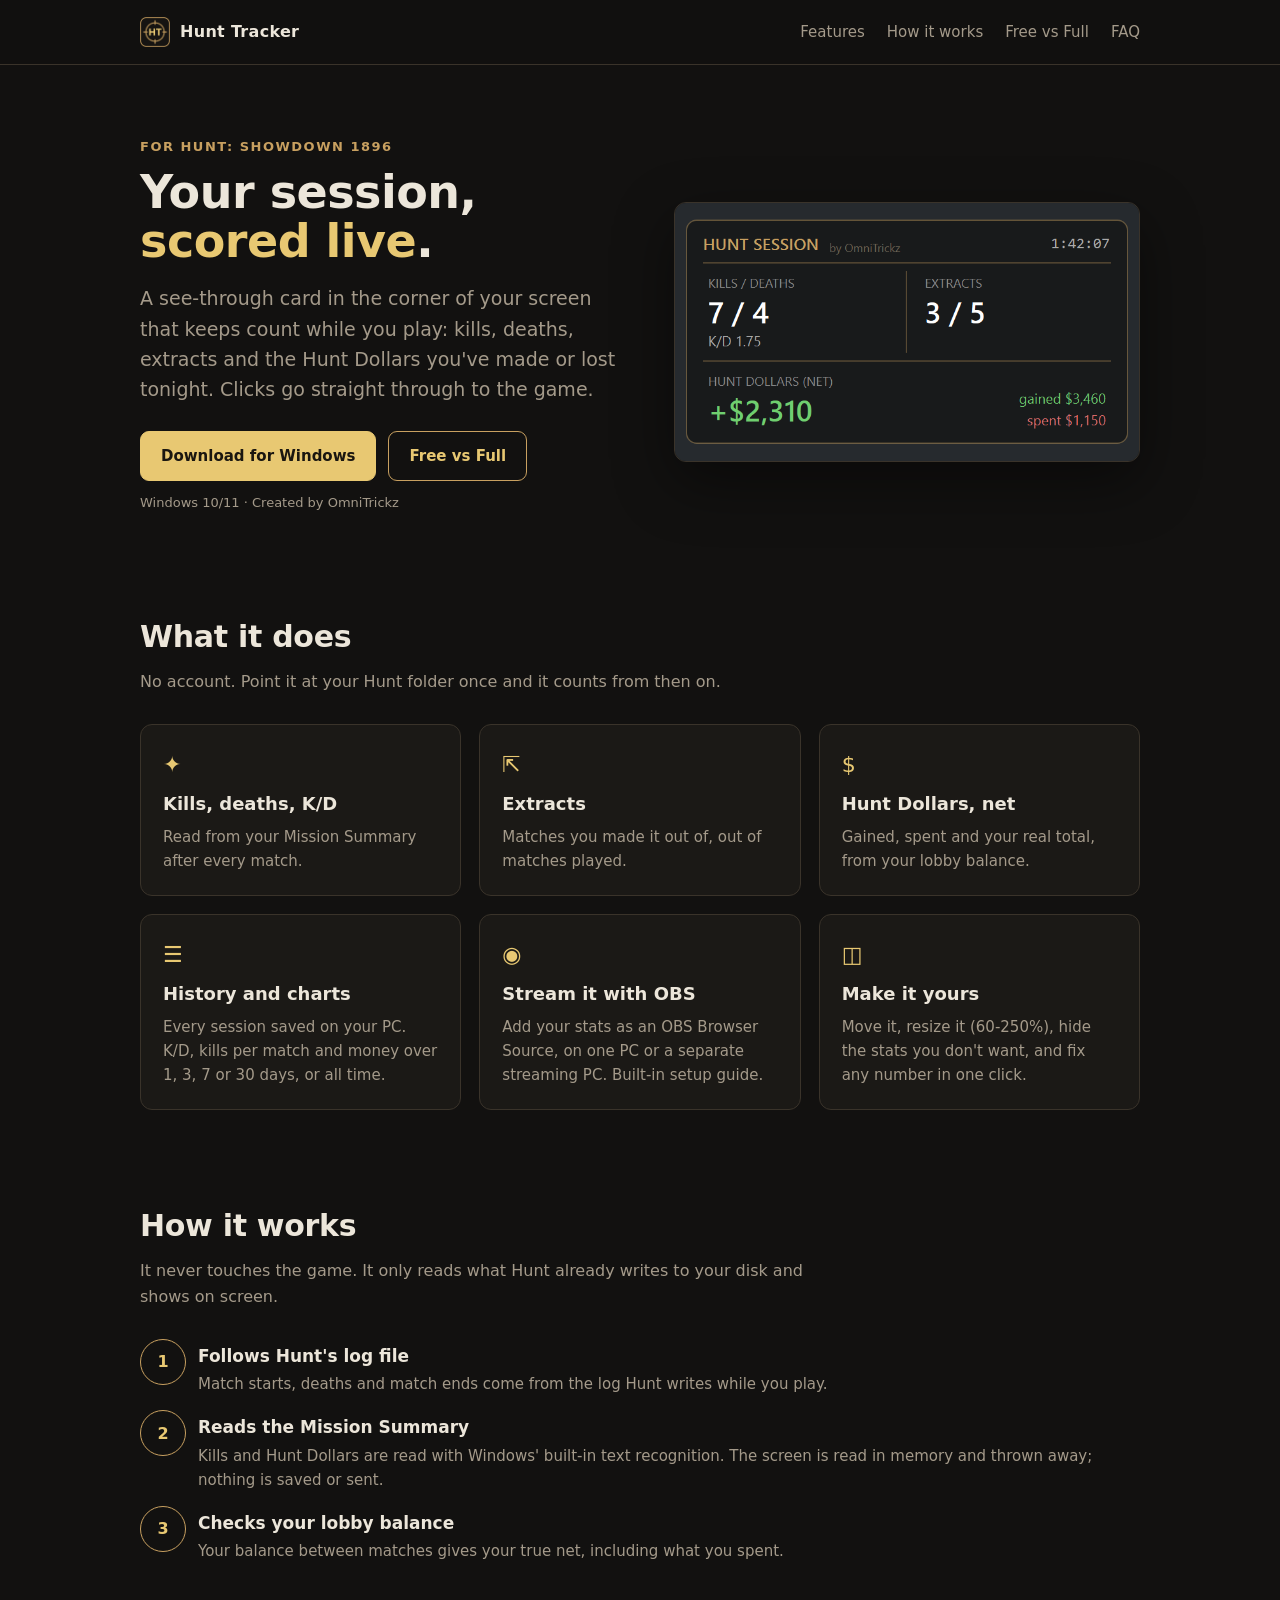
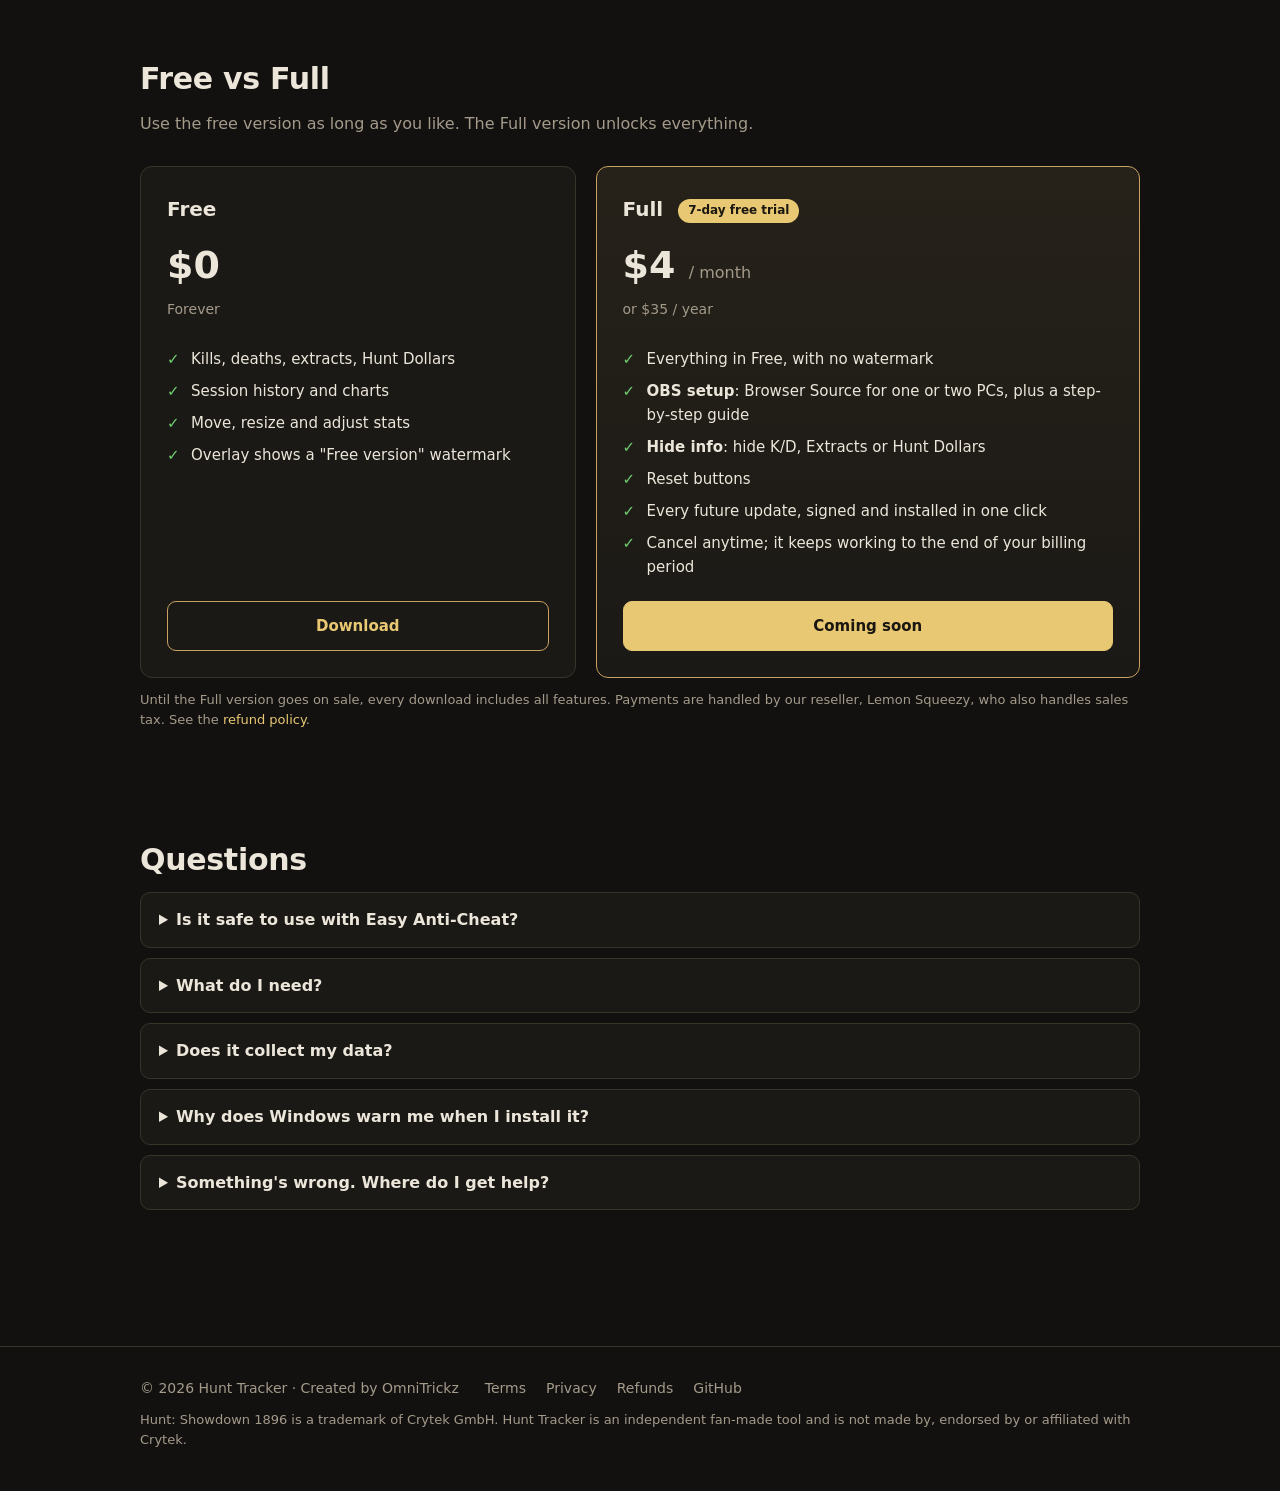
==== docs/index.html @ e3cadec1 "Hunt Tracker website and downloads" ====
<!doctype html>
<html lang="en">
<head>
  <meta charset="utf-8">
  <meta name="viewport" content="width=device-width, initial-scale=1">
  <title>Hunt Tracker: session stats overlay for Hunt: Showdown 1896</title>
  <meta name="description" content="A see-through overlay that tracks your kills, deaths, extracts and Hunt Dollars every session in Hunt: Showdown 1896. Free version, plus a Full version with OBS streaming and more.">
  <link rel="icon" href="icon.png">
  <link rel="stylesheet" href="site.css">
</head>
<body>
<header class="site">
  <div class="wrap">
    <a class="brand" href="./"><img src="icon.png" alt="">Hunt Tracker</a>
    <nav class="top">
      <a href="#features" class="hide-sm">Features</a>
      <a href="#how" class="hide-sm">How it works</a>
      <a href="#pricing">Free vs Full</a>
      <a href="#faq">FAQ</a>
    </nav>
  </div>
</header>

<main class="wrap">
  <section class="hero">
    <div>
      <div class="eyebrow">For Hunt: Showdown 1896</div>
      <h1>Your session, <em>scored live</em>.</h1>
      <p class="lede">A see-through card in the corner of your screen that keeps count while you play: kills,
        deaths, extracts and the Hunt Dollars you've made or lost tonight. Clicks go straight through to the game.</p>
      <div class="btns">
        <a class="btn primary" href="https://github.com/OmniTrickz/hunt-tracker/releases/latest">Download for Windows</a>
        <a class="btn" href="#pricing">Free vs Full</a>
      </div>
      <p class="small-note">Windows 10/11 · Created by OmniTrickz</p>
    </div>
    <img class="shot" src="overlay.png" alt="The Hunt Tracker overlay showing kills and deaths, K/D, extracts and Hunt Dollars net with gained and spent">
  </section>

  <section id="features">
    <h2>What it does</h2>
    <p class="sub">No account. Point it at your Hunt folder once and it counts from then on.</p>
    <div class="grid3">
      <div class="card"><span class="icon">✦</span><h3>Kills, deaths, K/D</h3>
        <p>Read from your Mission Summary after every match.</p></div>
      <div class="card"><span class="icon">⇱</span><h3>Extracts</h3>
        <p>Matches you made it out of, out of matches played.</p></div>
      <div class="card"><span class="icon">$</span><h3>Hunt Dollars, net</h3>
        <p>Gained, spent and your real total, from your lobby balance.</p></div>
      <div class="card"><span class="icon">☰</span><h3>History and charts</h3>
        <p>Every session saved on your PC. K/D, kills per match and money over 1, 3, 7 or 30 days, or all time.</p></div>
      <div class="card"><span class="icon">◉</span><h3>Stream it with OBS</h3>
        <p>Add your stats as an OBS Browser Source, on one PC or a separate streaming PC. Built-in setup guide.</p></div>
      <div class="card"><span class="icon">◫</span><h3>Make it yours</h3>
        <p>Move it, resize it (60-250%), hide the stats you don't want, and fix any number in one click.</p></div>
    </div>
  </section>

  <section id="how">
    <h2>How it works</h2>
    <p class="sub">It never touches the game. It only reads what Hunt already writes to your disk and shows on screen.</p>
    <div class="steps">
      <div class="step"><div><h3>Follows Hunt's log file</h3>
        <p>Match starts, deaths and match ends come from the log Hunt writes while you play.</p></div></div>
      <div class="step"><div><h3>Reads the Mission Summary</h3>
        <p>Kills and Hunt Dollars are read with Windows' built-in text recognition. The screen is read in memory and
          thrown away; nothing is saved or sent.</p></div></div>
      <div class="step"><div><h3>Checks your lobby balance</h3>
        <p>Your balance between matches gives your true net, including what you spent.</p></div></div>
    </div>
  </section>

  <section id="pricing">
    <h2>Free vs Full</h2>
    <p class="sub">Use the free version as long as you like. The Full version unlocks everything.</p>
    <div class="plans">
      <div class="plan">
        <h3>Free</h3>
        <div class="price">$0</div>
        <div class="alt-prices">Forever</div>
        <ul>
          <li>Kills, deaths, extracts, Hunt Dollars</li>
          <li>Session history and charts</li>
          <li>Move, resize and adjust stats</li>
          <li>Overlay shows a "Free version" watermark</li>
        </ul>
        <a class="btn" href="https://github.com/OmniTrickz/hunt-tracker/releases/latest">Download</a>
      </div>
      <div class="plan featured">
        <h3>Full <span class="badge">7-day free trial</span></h3>
        <div class="price">$4 <small>/ month</small></div>
        <div class="alt-prices">or $35 / year</div>
        <ul>
          <li>Everything in Free, with no watermark</li>
          <li><b>OBS setup</b>: Browser Source for one or two PCs, plus a step-by-step guide</li>
          <li><b>Hide info</b>: hide K/D, Extracts or Hunt Dollars</li>
          <li>Reset buttons</li>
          <li>Every future update, signed and installed in one click</li>
          <li>Cancel anytime; it keeps working to the end of your billing period</li>
        </ul>
        <a class="btn primary" href="#pricing" aria-disabled="true">Coming soon</a>
      </div>
    </div>
    <p class="small-note">Until the Full version goes on sale, every download includes all features.
      Payments are handled by our reseller, Lemon Squeezy, who also handles sales tax.
      See the <a href="refund.html">refund policy</a>.</p>
  </section>

  <section id="faq">
    <h2>Questions</h2>
    <details><summary>Is it safe to use with Easy Anti-Cheat?</summary>
      <p>Hunt Tracker doesn't read or change game memory, inject anything, or draw inside the game. The overlay is an
        ordinary window on top, and it reads Hunt's log file and the screen. We can't speak for Crytek or Easy
        Anti-Cheat; only they decide what their anti-cheat allows.</p></details>
    <details><summary>What do I need?</summary>
      <p>Windows 10 or 11, Hunt in Borderless (windowed fullscreen) on your main monitor, the game in English, and
        ideally a 16:9 screen (1080p, 1440p or 4K).</p></details>
    <details><summary>Does it collect my data?</summary>
      <p>No. Your stats stay on your PC. Online, it only checks GitHub for updates (and, for the Full version, checks
        your license with Lemon Squeezy). See the <a href="privacy.html">privacy policy</a>.</p></details>
    <details><summary>Why does Windows warn me when I install it?</summary>
      <p>The installer isn't signed with a paid Windows certificate yet. Only download it from the official GitHub
        releases page, then choose More info, then Run anyway. Updates are signed by us, and the app refuses fakes.</p></details>
    <details><summary>Something's wrong. Where do I get help?</summary>
      <p>Open an issue on <a href="https://github.com/OmniTrickz/hunt-tracker/issues">GitHub</a>. For security
        problems, use <a href="https://github.com/OmniTrickz/hunt-tracker/security/advisories/new">private reporting</a>.</p></details>
  </section>
</main>

<footer class="site">
  <div class="wrap">
    <span>© 2026 Hunt Tracker · Created by OmniTrickz</span>
    <span class="links">
      <a href="terms.html">Terms</a><a href="privacy.html">Privacy</a><a href="refund.html">Refunds</a>
      <a href="https://github.com/OmniTrickz/hunt-tracker">GitHub</a>
    </span>
    <span class="fine">Hunt: Showdown 1896 is a trademark of Crytek GmbH. Hunt Tracker is an independent fan-made tool and is not
      made by, endorsed by or affiliated with Crytek.</span>
  </div>
</footer>
</body>
</html>
---- docs/site.css ----
:root {
  --bg: #121110;
  --panel: #1b1916;
  --panel-2: #23201b;
  --line: #3a332a;
  --text: #ece6da;
  --muted: #a49a8a;
  --gold: #e8c872;
  --gold-dim: #c8a060;
  --up: #6fcf6f;
  --radius: 12px;
  color-scheme: dark;
}

* { box-sizing: border-box; }

html { scroll-behavior: smooth; }

body {
  margin: 0;
  background: var(--bg);
  color: var(--text);
  font: 16px/1.6 "Segoe UI", system-ui, -apple-system, Roboto, Helvetica, Arial, sans-serif;
}

a { color: var(--gold); text-decoration: none; }
a:hover { text-decoration: underline; }

.wrap { max-width: 1040px; margin: 0 auto; padding: 0 20px; }

/* header / footer */
header.site {
  border-bottom: 1px solid var(--line);
  background: rgba(18, 17, 16, 0.92);
  position: sticky; top: 0; z-index: 5;
  backdrop-filter: blur(6px);
}
header.site .wrap { display: flex; align-items: center; gap: 14px; height: 64px; }
.brand { display: flex; align-items: center; gap: 10px; color: var(--text); font-weight: 700; letter-spacing: .3px; }
.brand img { width: 30px; height: 30px; }
.brand:hover { text-decoration: none; }
nav.top { margin-left: auto; display: flex; gap: 22px; font-size: 15px; }
nav.top a { color: var(--muted); }
nav.top a:hover { color: var(--text); text-decoration: none; }

footer.site { border-top: 1px solid var(--line); margin-top: 80px; padding: 30px 0 40px; color: var(--muted); font-size: 14px; }
footer.site .wrap { display: flex; flex-wrap: wrap; gap: 10px 26px; align-items: center; }
footer.site .links { display: flex; flex-wrap: wrap; gap: 8px 20px; }
footer.site .links a { color: var(--muted); }
footer.site .fine { flex-basis: 100%; font-size: 13px; }

/* hero */
.hero { padding: 72px 0 40px; display: grid; grid-template-columns: 1.05fr 1fr; gap: 44px; align-items: center; }
.eyebrow { color: var(--gold-dim); font-weight: 600; letter-spacing: 1.5px; text-transform: uppercase; font-size: 13px; }
h1 { font-size: 46px; line-height: 1.08; margin: 10px 0 16px; letter-spacing: -.5px; }
h1 em { font-style: normal; color: var(--gold); }
.lede { color: var(--muted); font-size: 19px; margin: 0 0 26px; }
.hero img.shot { width: 100%; border-radius: var(--radius); border: 1px solid var(--line); box-shadow: 0 20px 60px rgba(0,0,0,.45); }

.btns { display: flex; flex-wrap: wrap; gap: 12px; }
.btn {
  display: inline-block; padding: 12px 20px; border-radius: 9px; font-weight: 600; font-size: 15px;
  border: 1px solid var(--gold-dim); color: var(--gold); background: transparent;
}
.btn:hover { text-decoration: none; background: rgba(232,200,114,.08); }
.btn.primary { background: var(--gold); color: #1a1610; border-color: var(--gold); }
.btn.primary:hover { background: #f1d68b; }
.small-note { color: var(--muted); font-size: 13px; margin-top: 12px; }

/* sections */
section { padding: 46px 0; }
h2 { font-size: 30px; margin: 0 0 8px; letter-spacing: -.3px; }
.sub { color: var(--muted); margin: 0 0 30px; max-width: 680px; }

.grid3 { display: grid; grid-template-columns: repeat(3, 1fr); gap: 18px; }
.card {
  background: var(--panel); border: 1px solid var(--line); border-radius: var(--radius); padding: 22px;
}
.card h3 { margin: 0 0 6px; font-size: 18px; }
.card p { margin: 0; color: var(--muted); font-size: 15px; }
.card .icon { color: var(--gold); font-size: 22px; margin-bottom: 8px; display: block; }

.steps { counter-reset: s; display: grid; gap: 14px; }
.step { display: grid; grid-template-columns: 44px 1fr; gap: 14px; align-items: start; }
.step::before {
  counter-increment: s; content: counter(s);
  width: 44px; height: 44px; border-radius: 50%; border: 1px solid var(--gold-dim); color: var(--gold);
  display: grid; place-items: center; font-weight: 700;
}
.step h3 { margin: 4px 0 2px; font-size: 17px; }
.step p { margin: 0; color: var(--muted); font-size: 15px; }

/* pricing */
.plans { display: grid; grid-template-columns: 1fr 1.25fr; gap: 20px; align-items: stretch; }
.plan { background: var(--panel); border: 1px solid var(--line); border-radius: var(--radius); padding: 26px; display: flex; flex-direction: column; }
.plan.featured { border-color: var(--gold-dim); background: linear-gradient(180deg, #26221a, var(--panel)); }
.plan h3 { margin: 0; font-size: 20px; }
.price { font-size: 38px; font-weight: 700; margin: 10px 0 2px; }
.price small { font-size: 16px; color: var(--muted); font-weight: 500; }
.alt-prices { color: var(--muted); font-size: 14px; margin-bottom: 16px; }
.plan ul { list-style: none; padding: 0; margin: 10px 0 22px; display: grid; gap: 8px; }
.plan li { padding-left: 24px; position: relative; font-size: 15px; }
.plan li::before { content: "✓"; position: absolute; left: 0; color: var(--up); font-weight: 700; }
.plan .btn { margin-top: auto; text-align: center; }
.badge { display: inline-block; font-size: 12px; font-weight: 700; color: #1a1610; background: var(--gold); border-radius: 20px; padding: 2px 10px; margin-left: 8px; vertical-align: middle; }

/* faq */
details { background: var(--panel); border: 1px solid var(--line); border-radius: 10px; padding: 14px 18px; margin-bottom: 10px; }
summary { cursor: pointer; font-weight: 600; }
details p { color: var(--muted); margin: 10px 0 2px; }

/* legal pages */
.doc { max-width: 760px; padding-top: 50px; }
.doc h1 { font-size: 36px; }
.doc h2 { font-size: 21px; margin-top: 34px; }
.doc p, .doc li { color: #d8d1c4; }
.doc .meta { color: var(--muted); font-size: 14px; margin-bottom: 26px; }
.callout { background: var(--panel); border-left: 3px solid var(--gold-dim); padding: 14px 18px; border-radius: 6px; color: var(--muted); }

@media (max-width: 860px) {
  .hero { grid-template-columns: 1fr; padding-top: 44px; gap: 28px; }
  h1 { font-size: 36px; }
  .grid3 { grid-template-columns: 1fr; }
  .plans { grid-template-columns: 1fr; }
  nav.top { gap: 14px; font-size: 14px; }
  nav.top .hide-sm { display: none; }
}
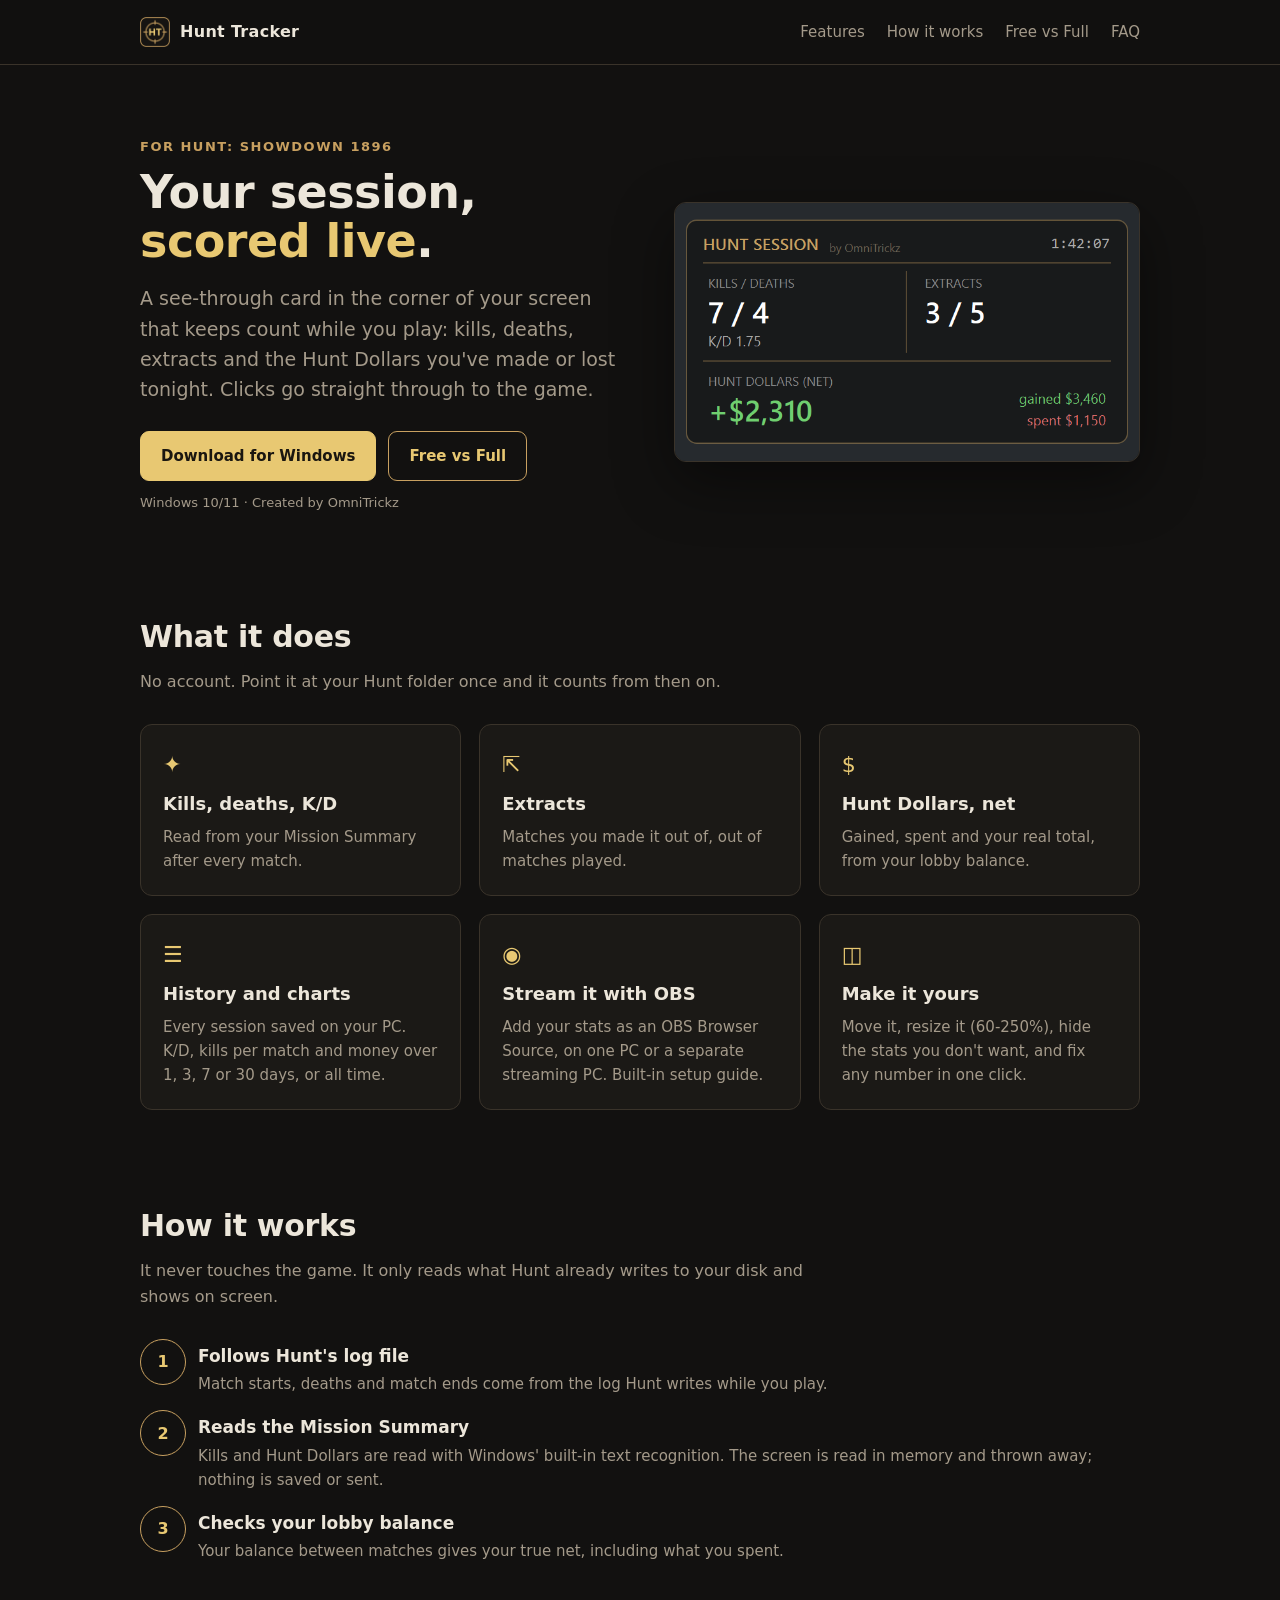
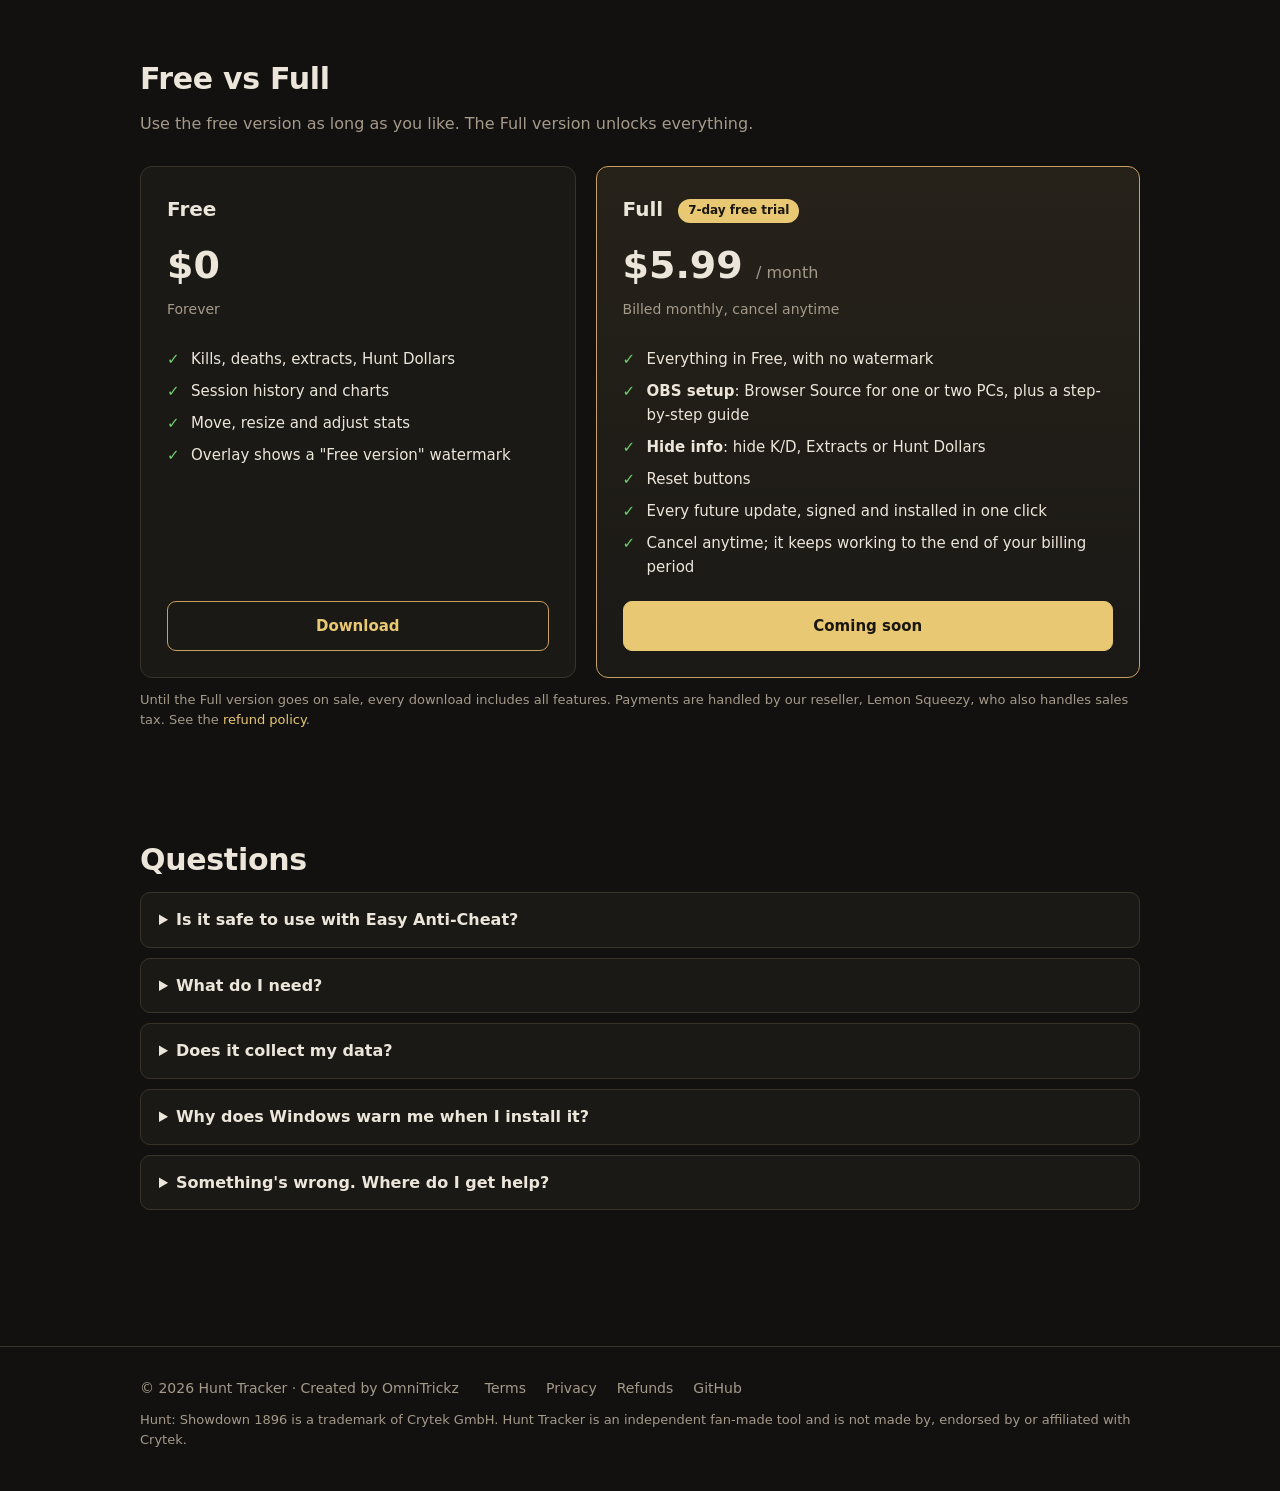
==== commit 7d05c446: "Update website" ====
--- a/docs/index.html
+++ b/docs/index.html
@@ -88,8 +88,8 @@
       </div>
       <div class="plan featured">
         <h3>Full <span class="badge">7-day free trial</span></h3>
-        <div class="price">$4 <small>/ month</small></div>
-        <div class="alt-prices">or $35 / year</div>
+        <div class="price">$5.99 <small>/ month</small></div>
+        <div class="alt-prices">Billed monthly, cancel anytime</div>
         <ul>
           <li>Everything in Free, with no watermark</li>
           <li><b>OBS setup</b>: Browser Source for one or two PCs, plus a step-by-step guide</li>
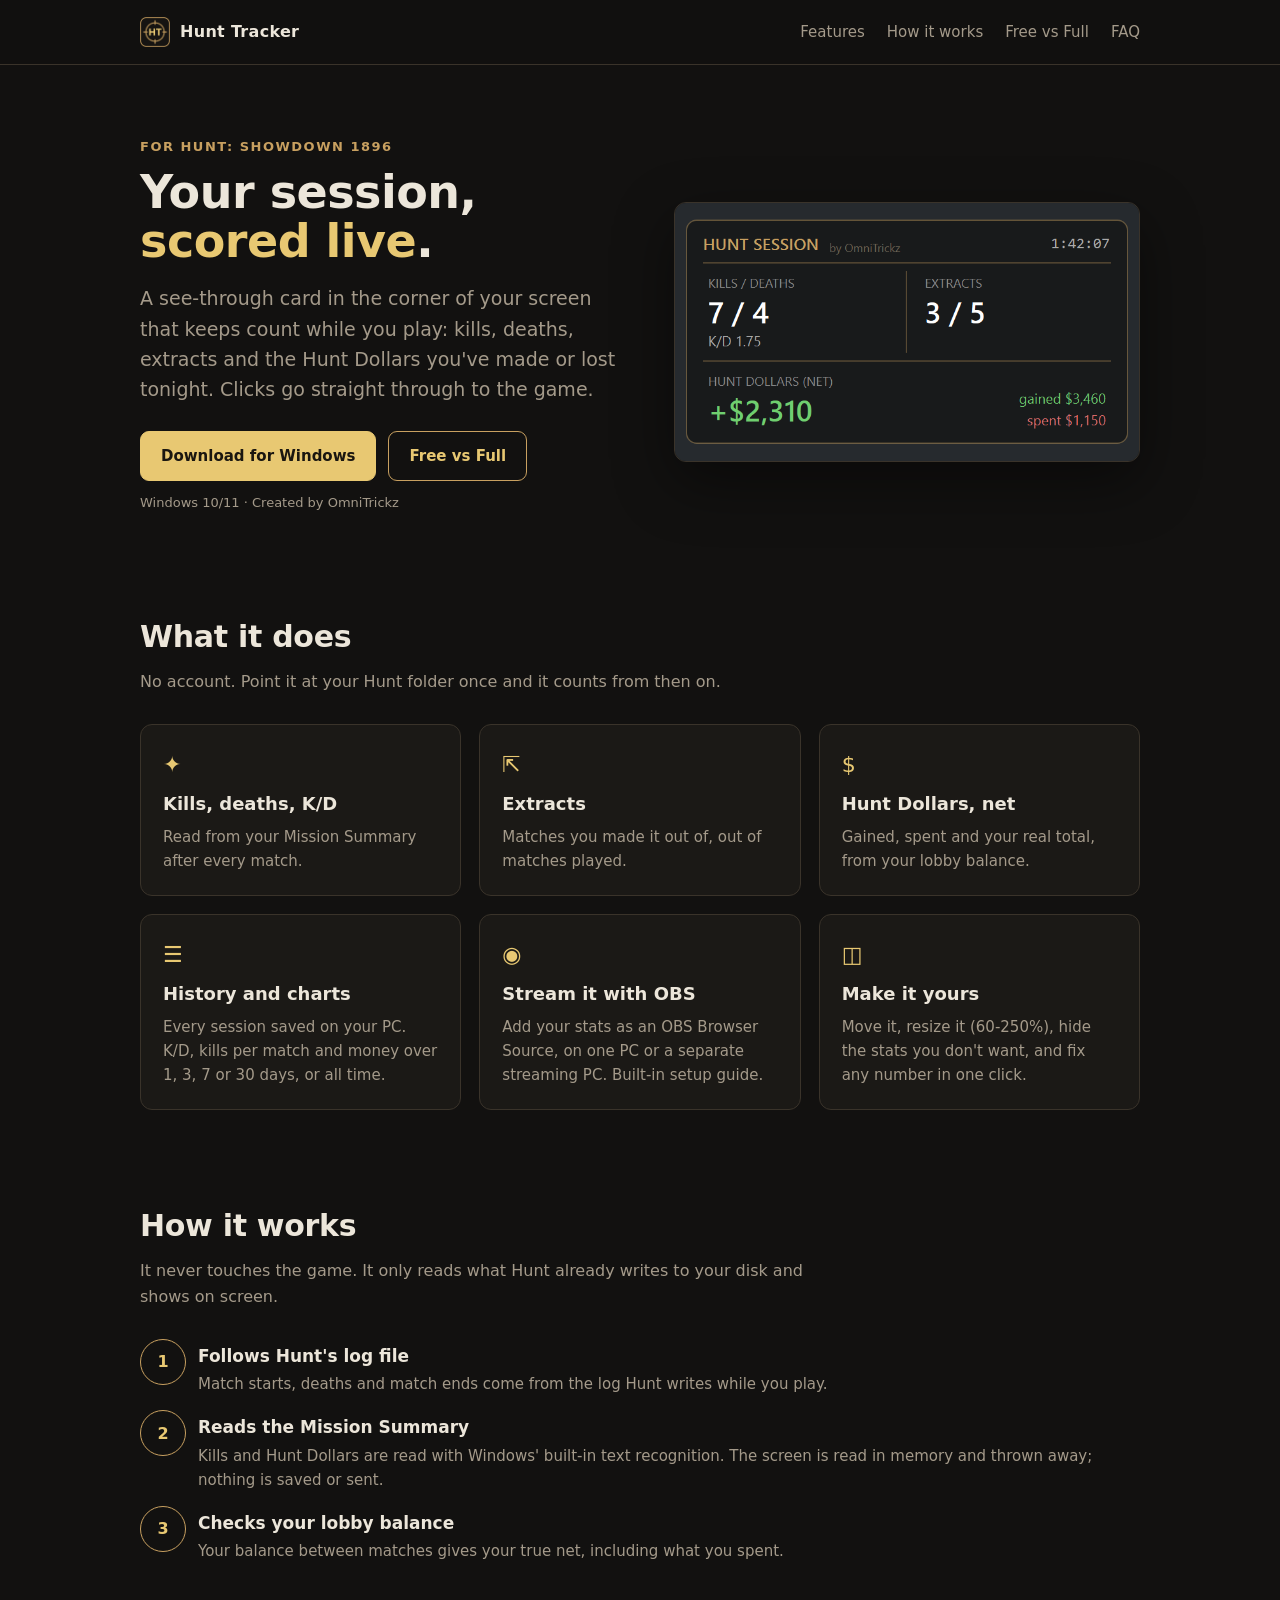
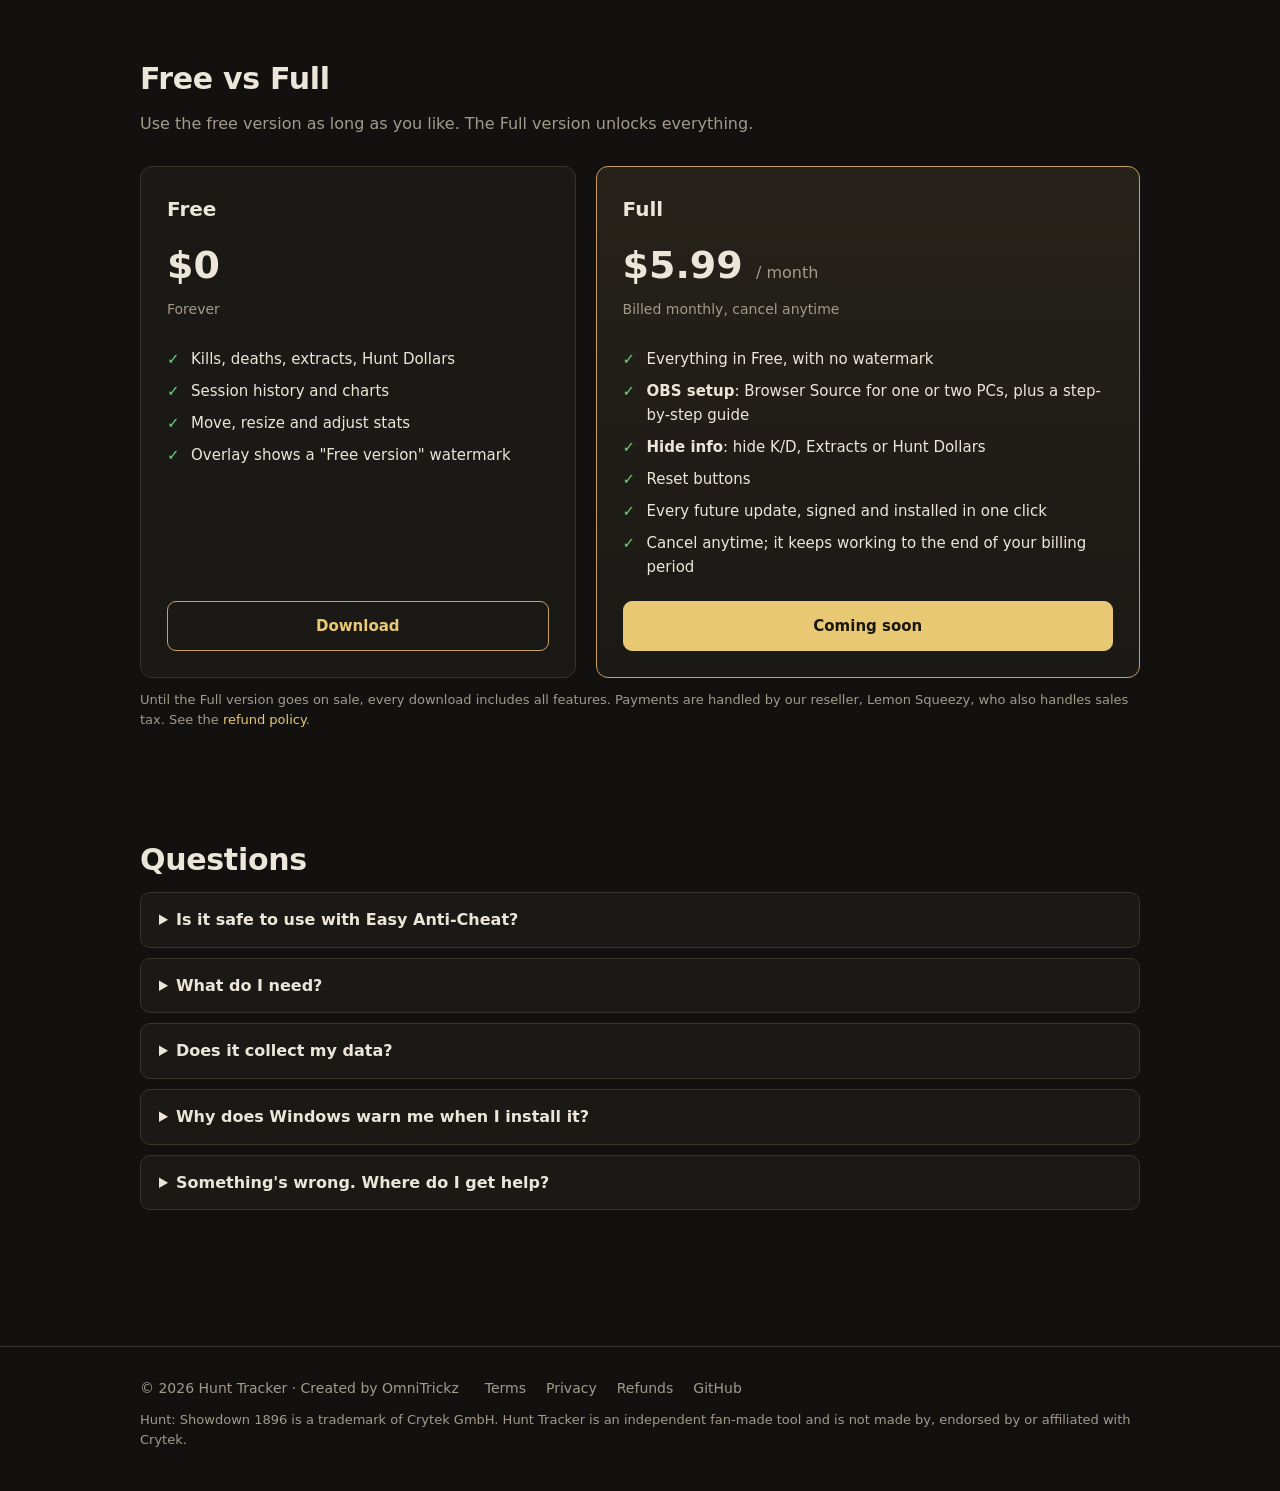
==== commit 93bb64b6: "Update website" ====
--- a/docs/index.html
+++ b/docs/index.html
@@ -87,7 +87,7 @@
         <a class="btn" href="https://github.com/OmniTrickz/hunt-tracker/releases/latest">Download</a>
       </div>
       <div class="plan featured">
-        <h3>Full <span class="badge">7-day free trial</span></h3>
+        <h3>Full</h3>
         <div class="price">$5.99 <small>/ month</small></div>
         <div class="alt-prices">Billed monthly, cancel anytime</div>
         <ul>
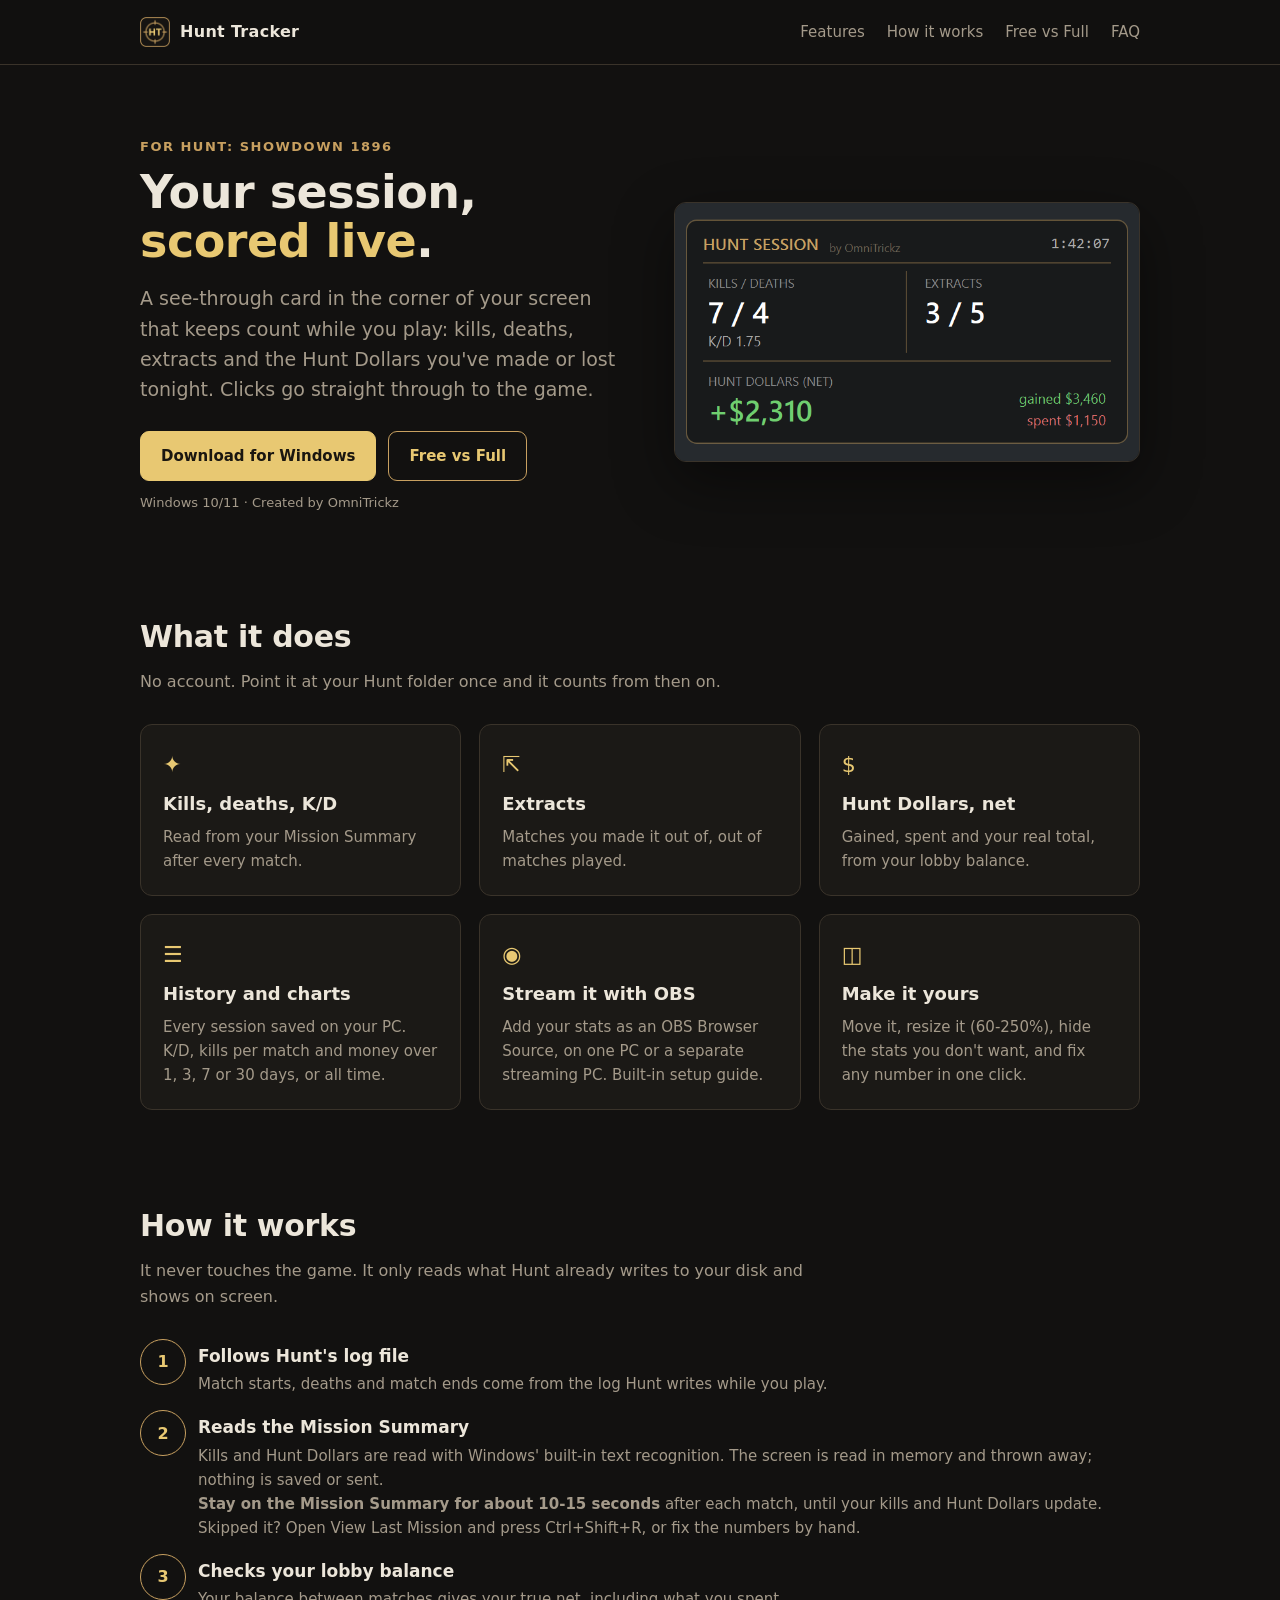
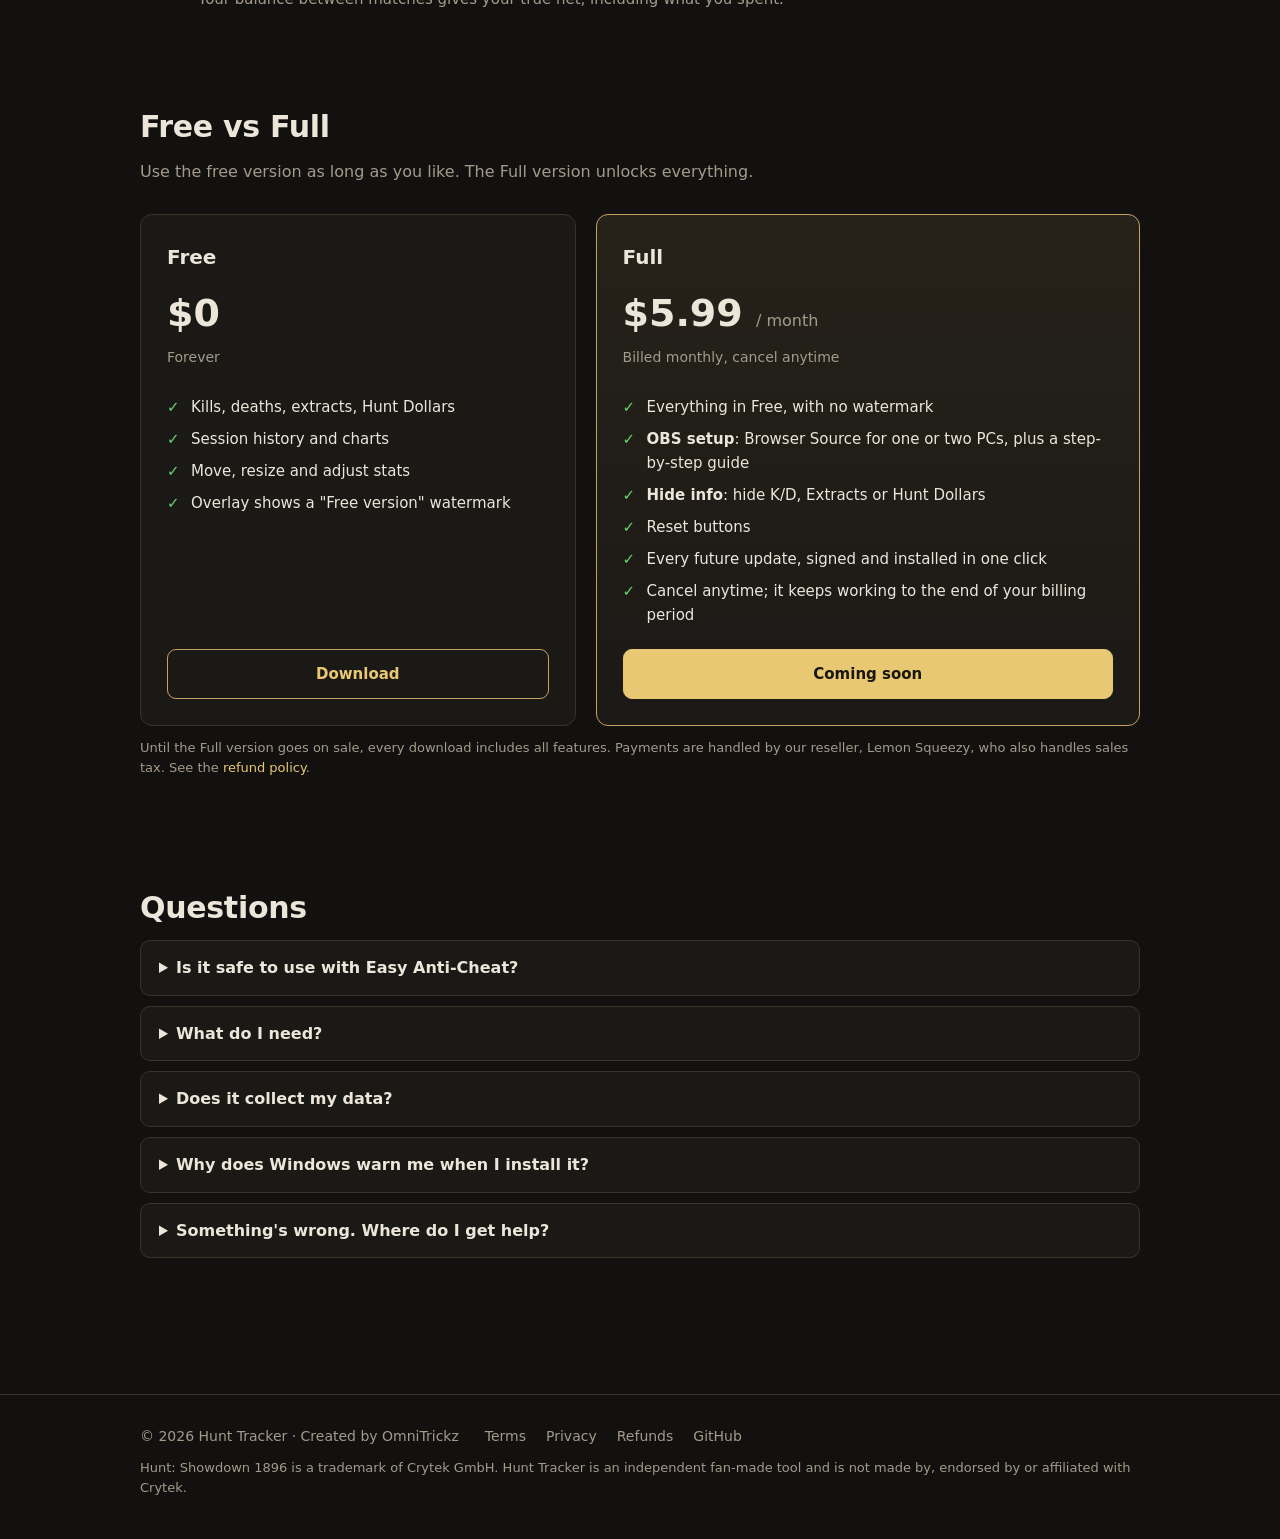
==== commit 96e92488: "Update website" ====
--- a/docs/index.html
+++ b/docs/index.html
@@ -64,7 +64,9 @@
         <p>Match starts, deaths and match ends come from the log Hunt writes while you play.</p></div></div>
       <div class="step"><div><h3>Reads the Mission Summary</h3>
         <p>Kills and Hunt Dollars are read with Windows' built-in text recognition. The screen is read in memory and
-          thrown away; nothing is saved or sent.</p></div></div>
+          thrown away; nothing is saved or sent.</p>
+        <p><b>Stay on the Mission Summary for about 10-15 seconds</b> after each match, until your kills and Hunt
+          Dollars update. Skipped it? Open View Last Mission and press Ctrl+Shift+R, or fix the numbers by hand.</p></div></div>
       <div class="step"><div><h3>Checks your lobby balance</h3>
         <p>Your balance between matches gives your true net, including what you spent.</p></div></div>
     </div>
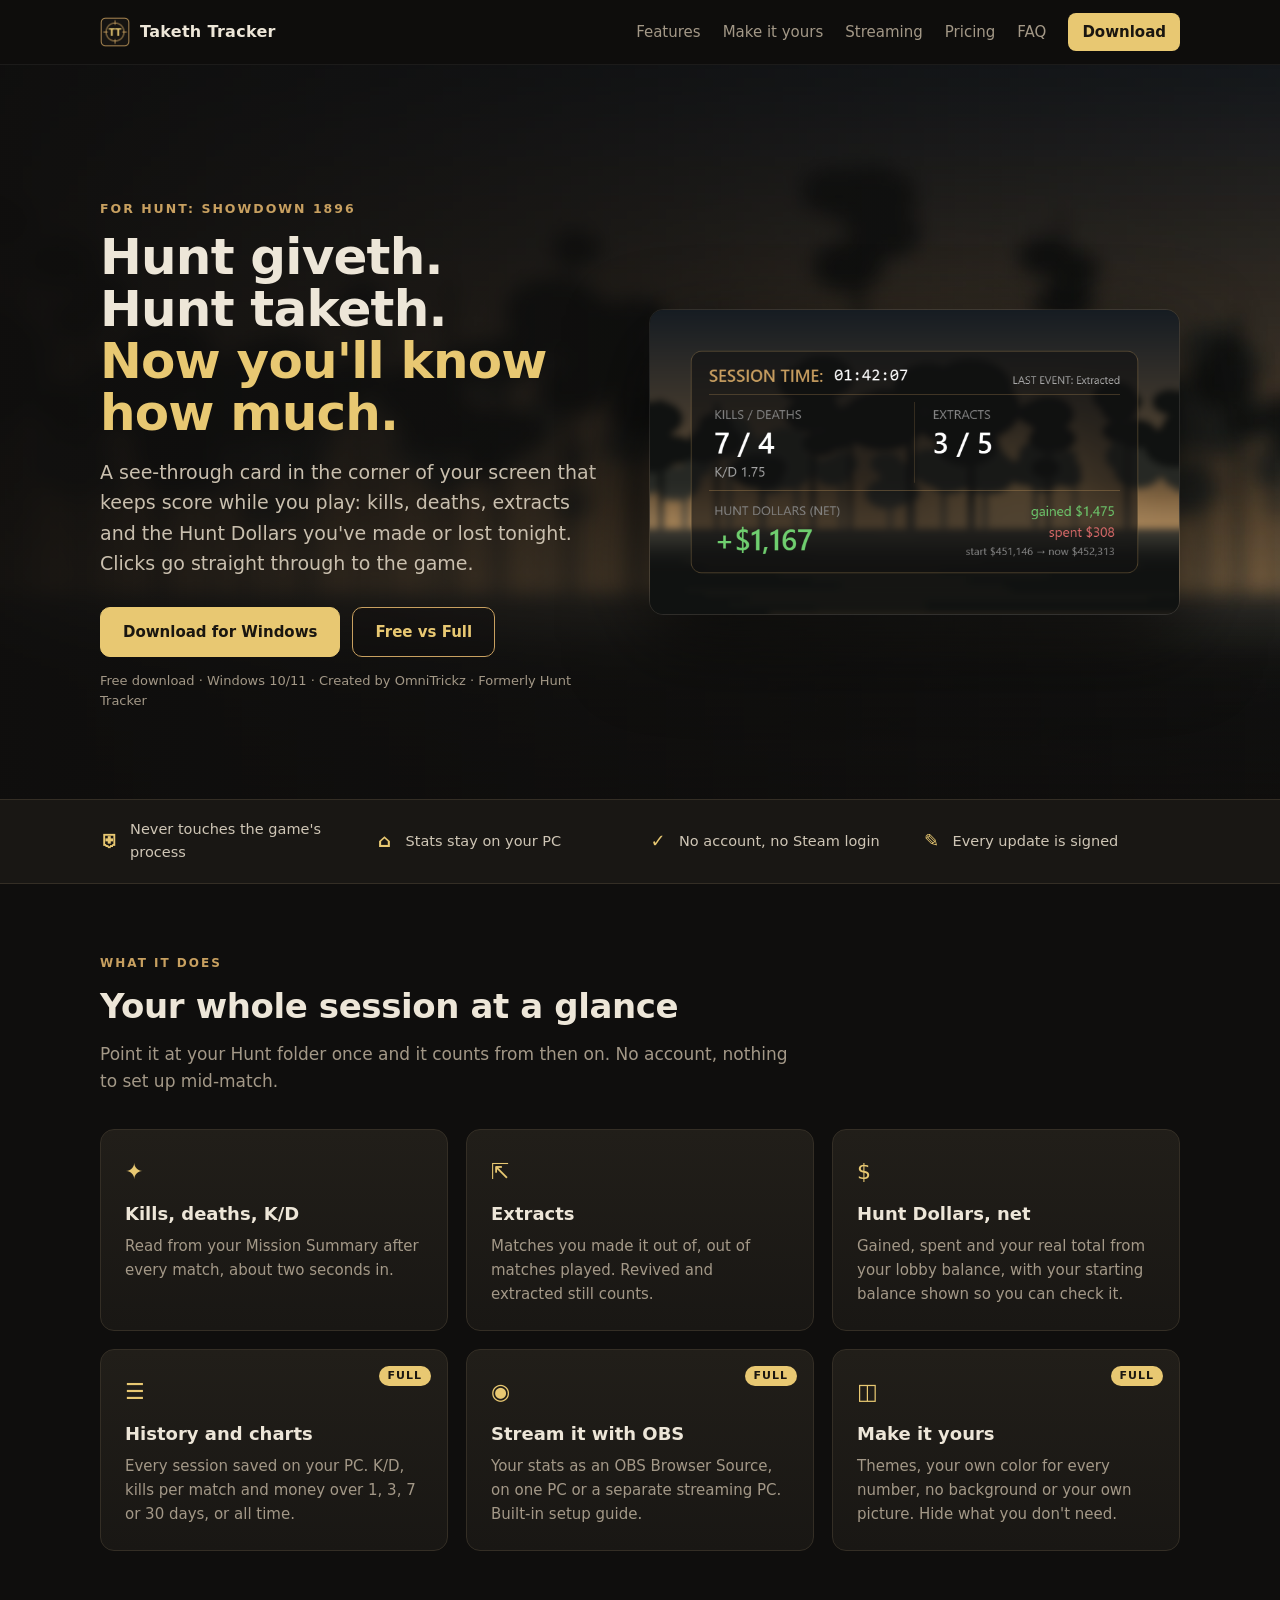
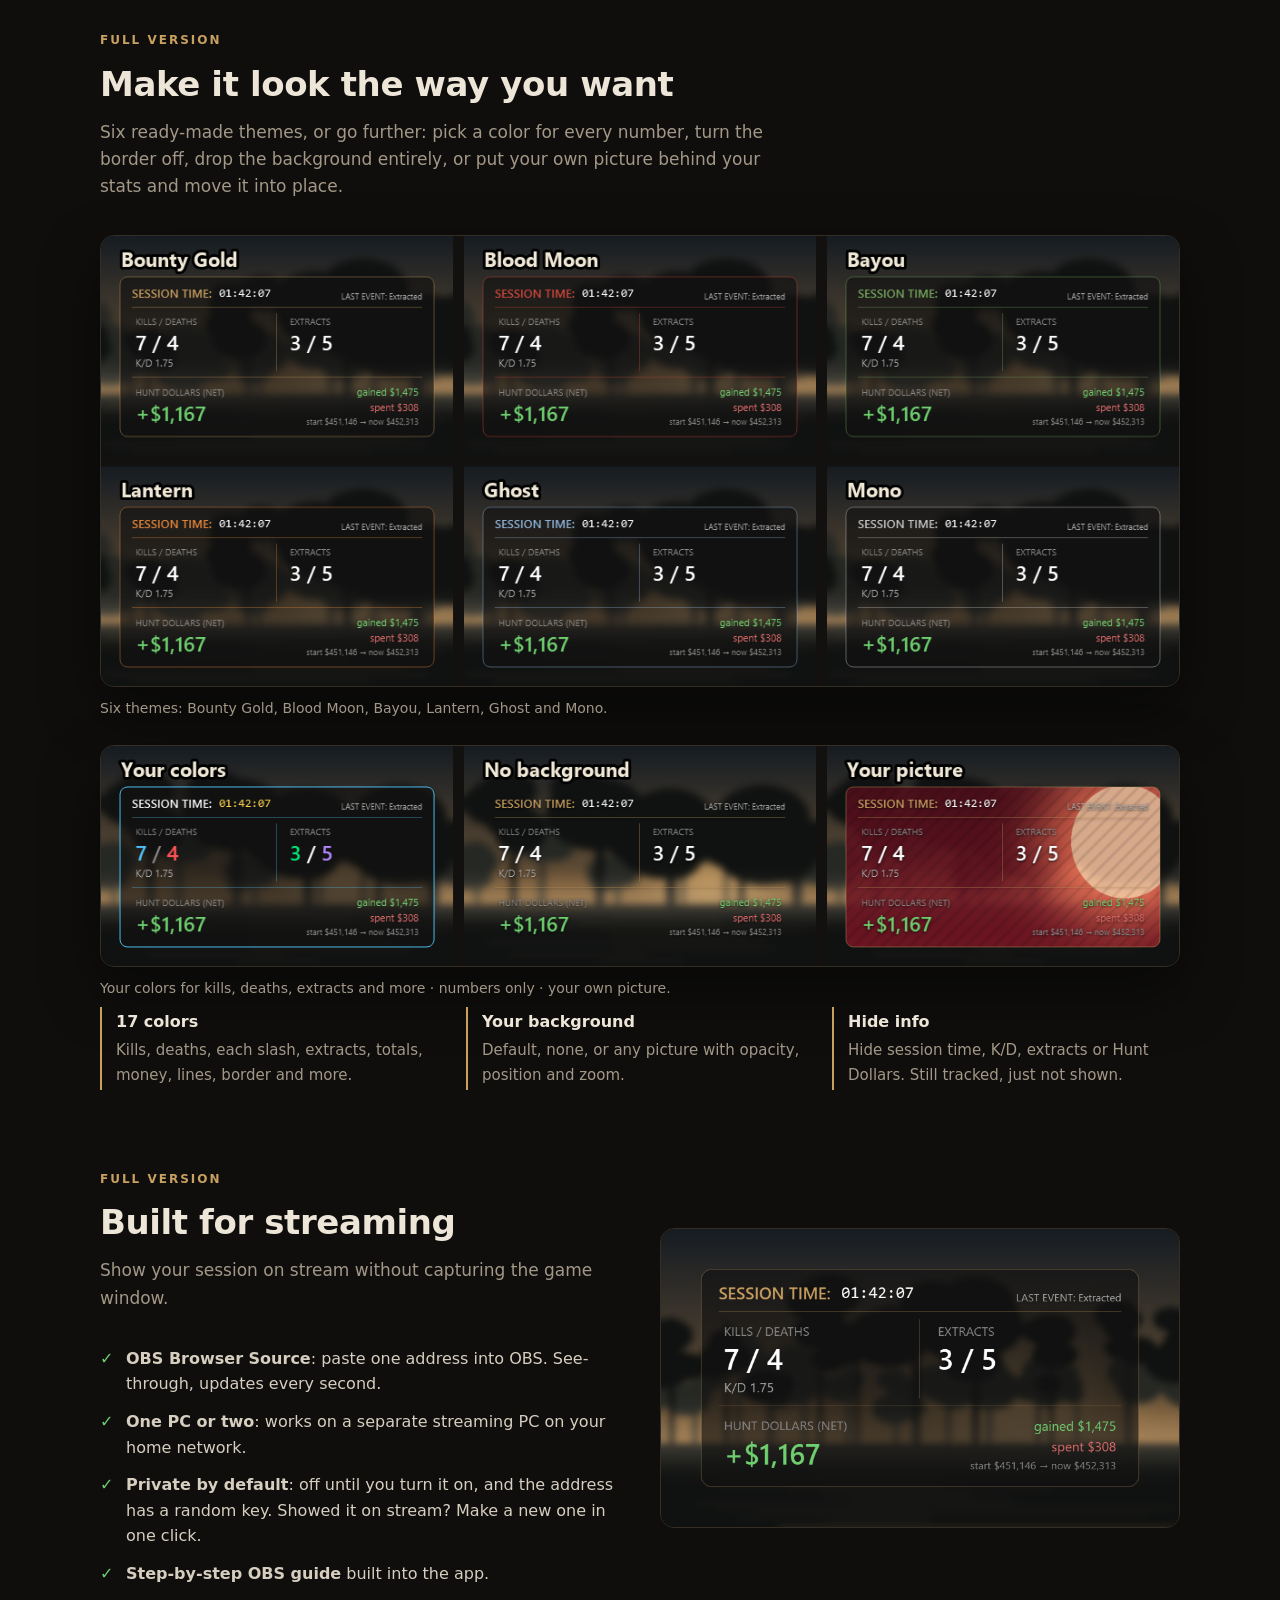
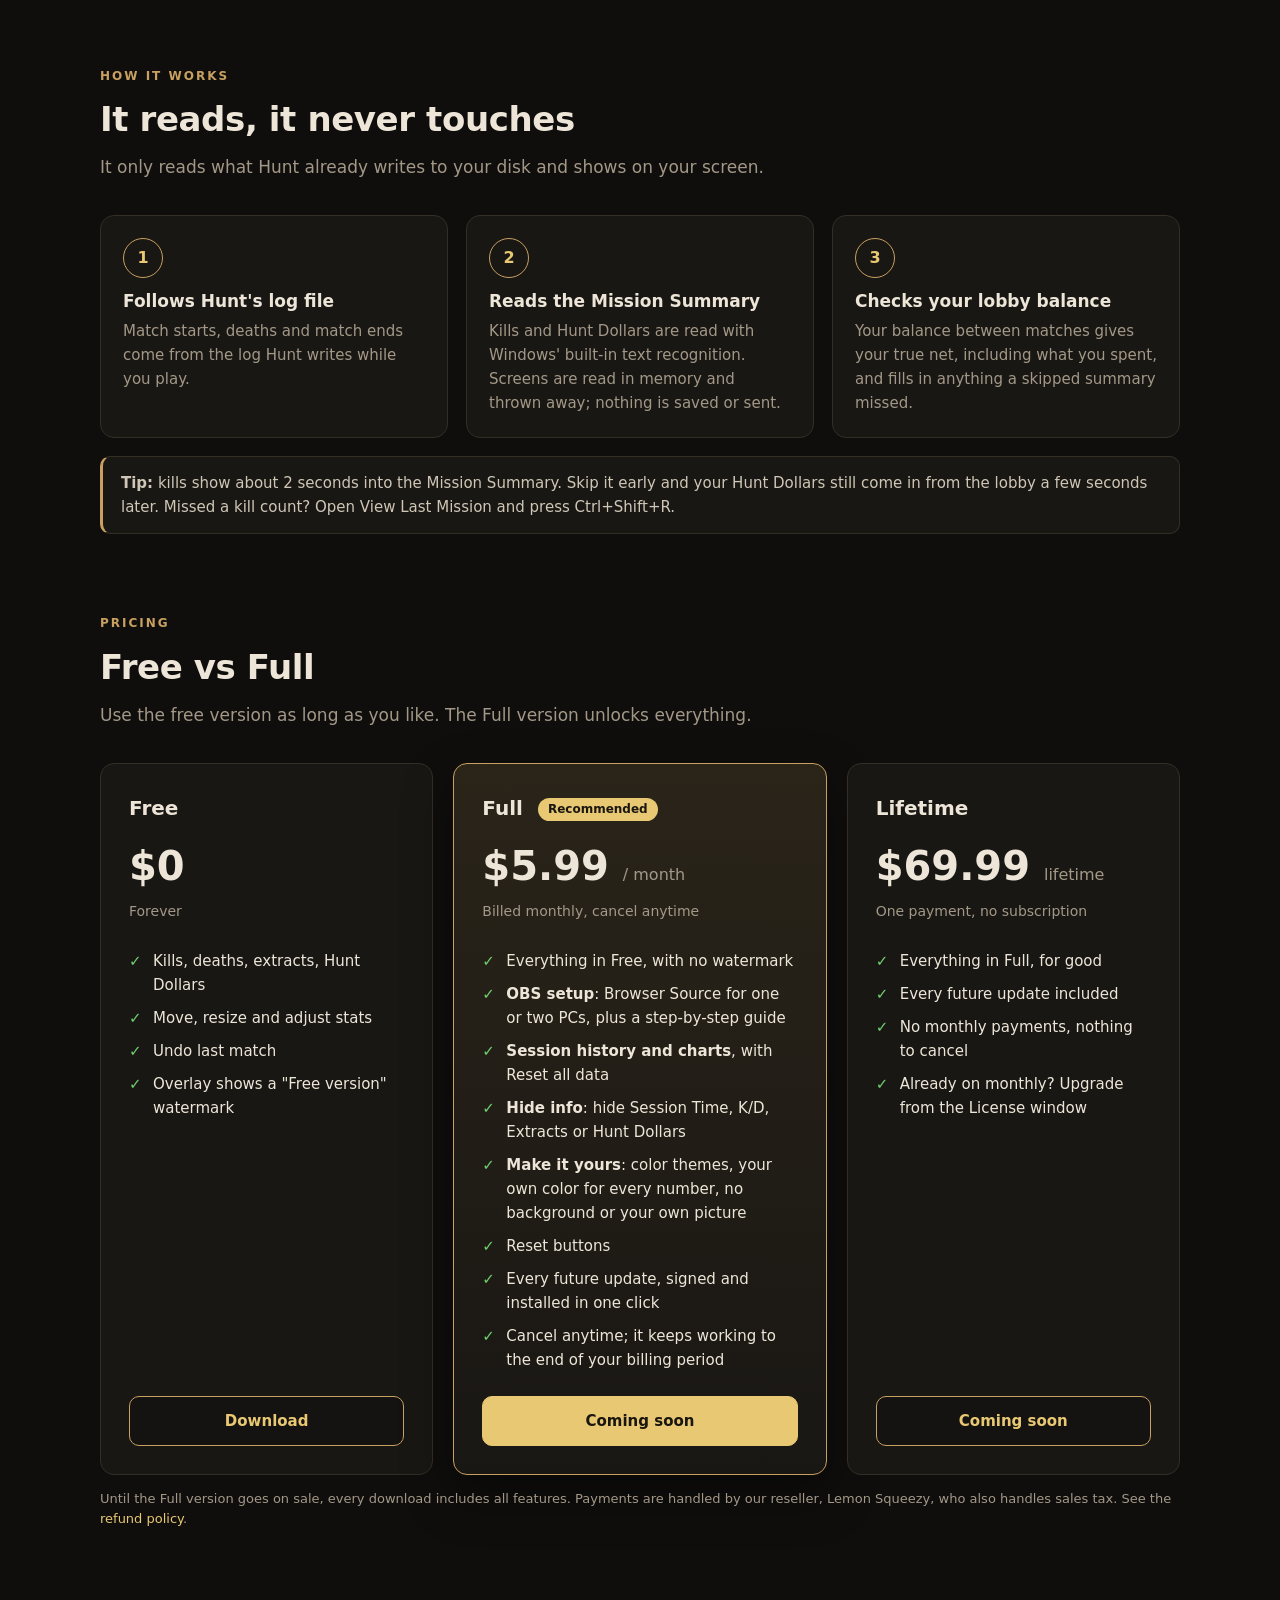
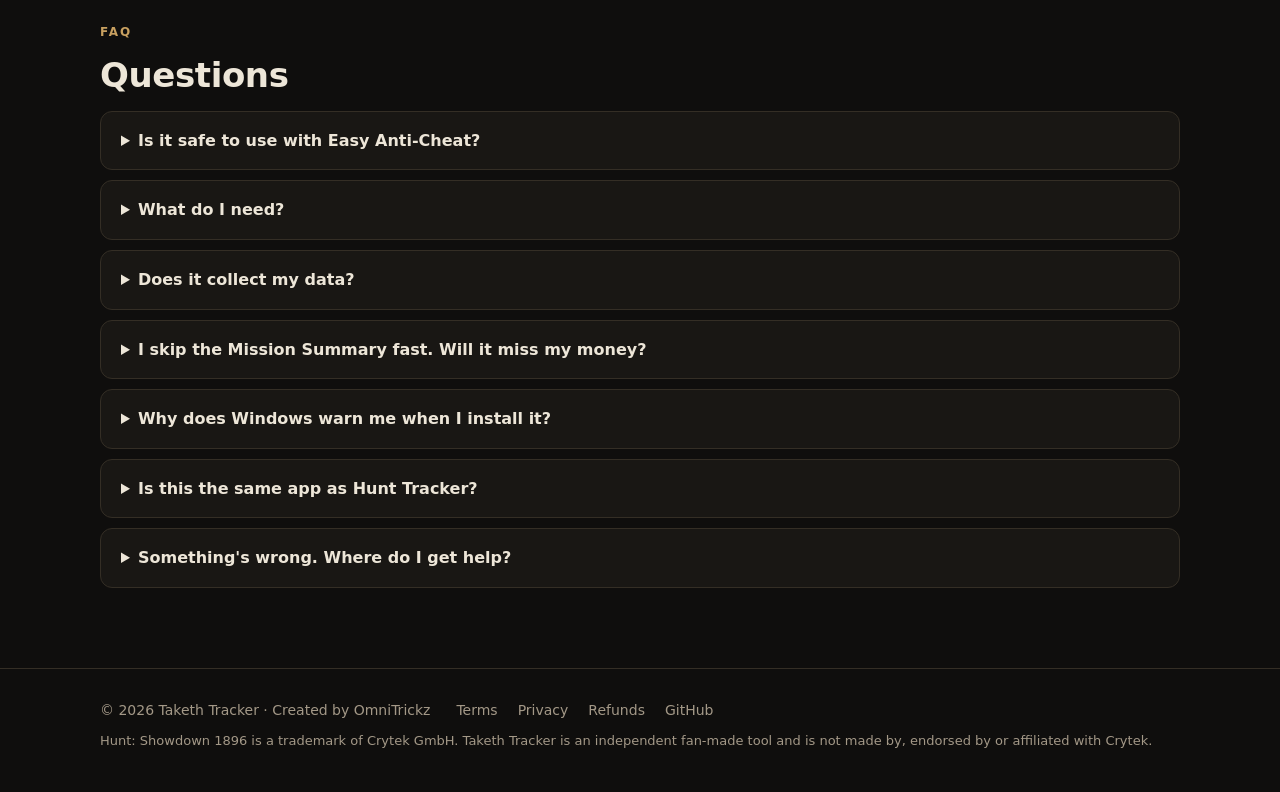
==== commit 41158996: "Update website" ====
--- a/docs/index.html
+++ b/docs/index.html
@@ -3,76 +3,133 @@
 <head>
   <meta charset="utf-8">
   <meta name="viewport" content="width=device-width, initial-scale=1">
-  <title>Hunt Tracker: session stats overlay for Hunt: Showdown 1896</title>
-  <meta name="description" content="A see-through overlay that tracks your kills, deaths, extracts and Hunt Dollars every session in Hunt: Showdown 1896. Free version, plus a Full version with OBS streaming and more.">
+  <title>Taketh Tracker: session stats overlay for Hunt: Showdown 1896</title>
+  <meta name="description" content="A see-through overlay that tracks your kills, deaths, extracts and Hunt Dollars every session in Hunt: Showdown 1896. Free version, plus a Full version (monthly or lifetime) with session history, OBS streaming, themes and full customization.">
+  <meta property="og:title" content="Taketh Tracker - Hunt giveth. Hunt taketh.">
+  <meta property="og:description" content="Live session stats for Hunt: Showdown 1896: kills, deaths, extracts and Hunt Dollars.">
+  <meta property="og:image" content="hero.png">
   <link rel="icon" href="icon.png">
   <link rel="stylesheet" href="site.css">
 </head>
 <body>
 <header class="site">
   <div class="wrap">
-    <a class="brand" href="./"><img src="icon.png" alt="">Hunt Tracker</a>
+    <a class="brand" href="./"><img src="icon.png" alt="">Taketh Tracker</a>
     <nav class="top">
       <a href="#features" class="hide-sm">Features</a>
-      <a href="#how" class="hide-sm">How it works</a>
-      <a href="#pricing">Free vs Full</a>
+      <a href="#customize" class="hide-sm">Make it yours</a>
+      <a href="#stream" class="hide-sm">Streaming</a>
+      <a href="#pricing">Pricing</a>
       <a href="#faq">FAQ</a>
+      <a class="cta" href="https://github.com/OmniTrickz/hunt-tracker/releases/latest">Download</a>
     </nav>
   </div>
 </header>
 
-<main class="wrap">
-  <section class="hero">
-    <div>
+<section class="hero">
+  <div class="wrap">
+    <div class="hero-copy">
       <div class="eyebrow">For Hunt: Showdown 1896</div>
-      <h1>Your session, <em>scored live</em>.</h1>
-      <p class="lede">A see-through card in the corner of your screen that keeps count while you play: kills,
-        deaths, extracts and the Hunt Dollars you've made or lost tonight. Clicks go straight through to the game.</p>
+      <h1>Hunt giveth.<br>Hunt taketh.<br><em>Now you'll know how much.</em></h1>
+      <p class="lede">A see-through card in the corner of your screen that keeps score while you play: kills, deaths,
+        extracts and the Hunt Dollars you've made or lost tonight. Clicks go straight through to the game.</p>
       <div class="btns">
         <a class="btn primary" href="https://github.com/OmniTrickz/hunt-tracker/releases/latest">Download for Windows</a>
         <a class="btn" href="#pricing">Free vs Full</a>
       </div>
-      <p class="small-note">Windows 10/11 · Created by OmniTrickz</p>
-    </div>
-    <img class="shot" src="overlay.png" alt="The Hunt Tracker overlay showing kills and deaths, K/D, extracts and Hunt Dollars net with gained and spent">
-  </section>
-
+      <p class="small-note">Free download · Windows 10/11 · Created by OmniTrickz · Formerly Hunt Tracker</p>
+    </div>
+    <img class="hero-shot" src="hero.png" alt="The Taketh Tracker overlay: session time, kills and deaths, extracts and Hunt Dollars net with gained, spent and start-to-now balance">
+  </div>
+</section>
+
+<div class="trust">
+  <div class="wrap">
+    <ul>
+      <li><b>⛨</b> Never touches the game's process</li>
+      <li><b>⌂</b> Stats stay on your PC</li>
+      <li><b>✓</b> No account, no Steam login</li>
+      <li><b>✎</b> Every update is signed</li>
+    </ul>
+  </div>
+</div>
+
+<main class="wrap">
   <section id="features">
-    <h2>What it does</h2>
-    <p class="sub">No account. Point it at your Hunt folder once and it counts from then on.</p>
+    <div class="kicker">What it does</div>
+    <h2>Your whole session at a glance</h2>
+    <p class="sub">Point it at your Hunt folder once and it counts from then on. No account, nothing to set up mid-match.</p>
     <div class="grid3">
       <div class="card"><span class="icon">✦</span><h3>Kills, deaths, K/D</h3>
-        <p>Read from your Mission Summary after every match.</p></div>
+        <p>Read from your Mission Summary after every match, about two seconds in.</p></div>
       <div class="card"><span class="icon">⇱</span><h3>Extracts</h3>
-        <p>Matches you made it out of, out of matches played.</p></div>
+        <p>Matches you made it out of, out of matches played. Revived and extracted still counts.</p></div>
       <div class="card"><span class="icon">$</span><h3>Hunt Dollars, net</h3>
-        <p>Gained, spent and your real total, from your lobby balance.</p></div>
-      <div class="card"><span class="icon">☰</span><h3>History and charts</h3>
+        <p>Gained, spent and your real total from your lobby balance, with your starting balance shown so you can check it.</p></div>
+      <div class="card"><span class="tag">FULL</span><span class="icon">☰</span><h3>History and charts</h3>
         <p>Every session saved on your PC. K/D, kills per match and money over 1, 3, 7 or 30 days, or all time.</p></div>
-      <div class="card"><span class="icon">◉</span><h3>Stream it with OBS</h3>
-        <p>Add your stats as an OBS Browser Source, on one PC or a separate streaming PC. Built-in setup guide.</p></div>
-      <div class="card"><span class="icon">◫</span><h3>Make it yours</h3>
-        <p>Move it, resize it (60-250%), hide the stats you don't want, and fix any number in one click.</p></div>
+      <div class="card"><span class="tag">FULL</span><span class="icon">◉</span><h3>Stream it with OBS</h3>
+        <p>Your stats as an OBS Browser Source, on one PC or a separate streaming PC. Built-in setup guide.</p></div>
+      <div class="card"><span class="tag">FULL</span><span class="icon">◫</span><h3>Make it yours</h3>
+        <p>Themes, your own color for every number, no background or your own picture. Hide what you don't need.</p></div>
+    </div>
+  </section>
+
+  <section id="customize">
+    <div class="kicker">Full version</div>
+    <h2>Make it look the way you want</h2>
+    <p class="sub">Six ready-made themes, or go further: pick a color for every number, turn the border off, drop the
+      background entirely, or put your own picture behind your stats and move it into place.</p>
+    <div class="show">
+      <figure><img src="themes.png" alt="Six themes: Bounty Gold, Blood Moon, Bayou, Lantern, Ghost and Mono" loading="lazy">
+        <figcaption>Six themes: Bounty Gold, Blood Moon, Bayou, Lantern, Ghost and Mono.</figcaption></figure>
+      <figure><img src="customize.png" alt="Custom colors for every number, no background, and a picture background" loading="lazy">
+        <figcaption>Your colors for kills, deaths, extracts and more · numbers only · your own picture.</figcaption></figure>
+    </div>
+    <div class="points">
+      <div><b>17 colors</b><span>Kills, deaths, each slash, extracts, totals, money, lines, border and more.</span></div>
+      <div><b>Your background</b><span>Default, none, or any picture with opacity, position and zoom.</span></div>
+      <div><b>Hide info</b><span>Hide session time, K/D, extracts or Hunt Dollars. Still tracked, just not shown.</span></div>
+    </div>
+  </section>
+
+  <section id="stream">
+    <div class="split">
+      <div>
+        <div class="kicker">Full version</div>
+        <h2>Built for streaming</h2>
+        <p class="sub">Show your session on stream without capturing the game window.</p>
+        <ul class="list">
+          <li><b>OBS Browser Source</b>: paste one address into OBS. See-through, updates every second.</li>
+          <li><b>One PC or two</b>: works on a separate streaming PC on your home network.</li>
+          <li><b>Private by default</b>: off until you turn it on, and the address has a random key. Showed it on stream? Make a new one in one click.</li>
+          <li><b>Step-by-step OBS guide</b> built into the app.</li>
+        </ul>
+      </div>
+      <img src="hero.png" alt="The Taketh Tracker overlay over a game scene" loading="lazy">
     </div>
   </section>
 
   <section id="how">
-    <h2>How it works</h2>
-    <p class="sub">It never touches the game. It only reads what Hunt already writes to your disk and shows on screen.</p>
+    <div class="kicker">How it works</div>
+    <h2>It reads, it never touches</h2>
+    <p class="sub">It only reads what Hunt already writes to your disk and shows on your screen.</p>
     <div class="steps">
-      <div class="step"><div><h3>Follows Hunt's log file</h3>
-        <p>Match starts, deaths and match ends come from the log Hunt writes while you play.</p></div></div>
-      <div class="step"><div><h3>Reads the Mission Summary</h3>
-        <p>Kills and Hunt Dollars are read with Windows' built-in text recognition. The screen is read in memory and
-          thrown away; nothing is saved or sent.</p>
-        <p><b>Stay on the Mission Summary for about 10-15 seconds</b> after each match, until your kills and Hunt
-          Dollars update. Skipped it? Open View Last Mission and press Ctrl+Shift+R, or fix the numbers by hand.</p></div></div>
-      <div class="step"><div><h3>Checks your lobby balance</h3>
-        <p>Your balance between matches gives your true net, including what you spent.</p></div></div>
-    </div>
+      <div class="step"><h3>Follows Hunt's log file</h3>
+        <p>Match starts, deaths and match ends come from the log Hunt writes while you play.</p></div>
+      <div class="step"><h3>Reads the Mission Summary</h3>
+        <p>Kills and Hunt Dollars are read with Windows' built-in text recognition. Screens are read in memory and
+          thrown away; nothing is saved or sent.</p></div>
+      <div class="step"><h3>Checks your lobby balance</h3>
+        <p>Your balance between matches gives your true net, including what you spent, and fills in anything a
+          skipped summary missed.</p></div>
+    </div>
+    <div class="tip"><b>Tip:</b> kills show about 2 seconds into the Mission Summary. Skip it early and your Hunt Dollars
+      still come in from the lobby a few seconds later. Missed a kill count? Open View Last Mission and press Ctrl+Shift+R.</div>
   </section>
 
   <section id="pricing">
+    <div class="kicker">Pricing</div>
     <h2>Free vs Full</h2>
     <p class="sub">Use the free version as long as you like. The Full version unlocks everything.</p>
     <div class="plans">
@@ -82,26 +139,40 @@
         <div class="alt-prices">Forever</div>
         <ul>
           <li>Kills, deaths, extracts, Hunt Dollars</li>
-          <li>Session history and charts</li>
           <li>Move, resize and adjust stats</li>
+          <li>Undo last match</li>
           <li>Overlay shows a "Free version" watermark</li>
         </ul>
         <a class="btn" href="https://github.com/OmniTrickz/hunt-tracker/releases/latest">Download</a>
       </div>
       <div class="plan featured">
-        <h3>Full</h3>
+        <h3>Full <span class="badge">Recommended</span></h3>
         <div class="price">$5.99 <small>/ month</small></div>
         <div class="alt-prices">Billed monthly, cancel anytime</div>
         <ul>
           <li>Everything in Free, with no watermark</li>
           <li><b>OBS setup</b>: Browser Source for one or two PCs, plus a step-by-step guide</li>
-          <li><b>Hide info</b>: hide K/D, Extracts or Hunt Dollars</li>
+          <li><b>Session history and charts</b>, with Reset all data</li>
+          <li><b>Hide info</b>: hide Session Time, K/D, Extracts or Hunt Dollars</li>
+          <li><b>Make it yours</b>: color themes, your own color for every number, no background or your own picture</li>
           <li>Reset buttons</li>
           <li>Every future update, signed and installed in one click</li>
           <li>Cancel anytime; it keeps working to the end of your billing period</li>
         </ul>
         <a class="btn primary" href="#pricing" aria-disabled="true">Coming soon</a>
       </div>
+      <div class="plan">
+        <h3>Lifetime</h3>
+        <div class="price">$69.99 <small>lifetime</small></div>
+        <div class="alt-prices">One payment, no subscription</div>
+        <ul>
+          <li>Everything in Full, for good</li>
+          <li>Every future update included</li>
+          <li>No monthly payments, nothing to cancel</li>
+          <li>Already on monthly? Upgrade from the License window</li>
+        </ul>
+        <a class="btn" href="#pricing" aria-disabled="true">Coming soon</a>
+      </div>
     </div>
     <p class="small-note">Until the Full version goes on sale, every download includes all features.
       Payments are handled by our reseller, Lemon Squeezy, who also handles sales tax.
@@ -109,10 +180,11 @@
   </section>
 
   <section id="faq">
+    <div class="kicker">FAQ</div>
     <h2>Questions</h2>
     <details><summary>Is it safe to use with Easy Anti-Cheat?</summary>
-      <p>Hunt Tracker doesn't read or change game memory, inject anything, or draw inside the game. The overlay is an
-        ordinary window on top, and it reads Hunt's log file and the screen. We can't speak for Crytek or Easy
+      <p>Taketh Tracker never opens the game's process, doesn't read or change game memory, inject anything, or draw
+        inside the game. The overlay is an ordinary window on top, and it reads Hunt's log file and the screen. We can't speak for Crytek or Easy
         Anti-Cheat; only they decide what their anti-cheat allows.</p></details>
     <details><summary>What do I need?</summary>
       <p>Windows 10 or 11, Hunt in Borderless (windowed fullscreen) on your main monitor, the game in English, and
@@ -120,23 +192,31 @@
     <details><summary>Does it collect my data?</summary>
       <p>No. Your stats stay on your PC. Online, it only checks GitHub for updates (and, for the Full version, checks
         your license with Lemon Squeezy). See the <a href="privacy.html">privacy policy</a>.</p></details>
+    <details><summary>I skip the Mission Summary fast. Will it miss my money?</summary>
+      <p>No. Kills are read about 2 seconds in. If the Hunt Dollars weren't on screen yet, they're filled in from your
+        lobby balance a few seconds after you get back to the lobby, and the card shows your starting and current
+        balance so you can check the total.</p></details>
     <details><summary>Why does Windows warn me when I install it?</summary>
       <p>The installer isn't signed with a paid Windows certificate yet. Only download it from the official GitHub
         releases page, then choose More info, then Run anyway. Updates are signed by us, and the app refuses fakes.</p></details>
+    <details><summary>Is this the same app as Hunt Tracker?</summary>
+      <p>Yes. Hunt Tracker was renamed Taketh Tracker ("Hunt giveth, Hunt taketh"). Updating keeps all your stats,
+        history and settings, and the old shortcuts are replaced with new ones.</p></details>
     <details><summary>Something's wrong. Where do I get help?</summary>
       <p>Open an issue on <a href="https://github.com/OmniTrickz/hunt-tracker/issues">GitHub</a>. For security
-        problems, use <a href="https://github.com/OmniTrickz/hunt-tracker/security/advisories/new">private reporting</a>.</p></details>
+        problems, use <a href="https://github.com/OmniTrickz/hunt-tracker/security/advisories/new">private reporting</a>.
+        About an order, reply to your Lemon Squeezy receipt email.</p></details>
   </section>
 </main>
 
 <footer class="site">
   <div class="wrap">
-    <span>© 2026 Hunt Tracker · Created by OmniTrickz</span>
+    <span>© 2026 Taketh Tracker · Created by OmniTrickz</span>
     <span class="links">
       <a href="terms.html">Terms</a><a href="privacy.html">Privacy</a><a href="refund.html">Refunds</a>
       <a href="https://github.com/OmniTrickz/hunt-tracker">GitHub</a>
     </span>
-    <span class="fine">Hunt: Showdown 1896 is a trademark of Crytek GmbH. Hunt Tracker is an independent fan-made tool and is not
+    <span class="fine">Hunt: Showdown 1896 is a trademark of Crytek GmbH. Taketh Tracker is an independent fan-made tool and is not
       made by, endorsed by or affiliated with Crytek.</span>
   </div>
 </footer>
--- a/docs/site.css
+++ b/docs/site.css
@@ -1,115 +1,158 @@
 :root {
-  --bg: #121110;
-  --panel: #1b1916;
-  --panel-2: #23201b;
-  --line: #3a332a;
-  --text: #ece6da;
-  --muted: #a49a8a;
+  --bg: #0f0e0d;
+  --panel: #191714;
+  --panel-2: #211e19;
+  --line: #342e25;
+  --text: #ede6d8;
+  --muted: #a39887;
   --gold: #e8c872;
   --gold-dim: #c8a060;
   --up: #6fcf6f;
-  --radius: 12px;
+  --down: #e06c6c;
+  --radius: 14px;
   color-scheme: dark;
 }
 
 * { box-sizing: border-box; }
-
 html { scroll-behavior: smooth; }
-
 body {
   margin: 0;
   background: var(--bg);
   color: var(--text);
   font: 16px/1.6 "Segoe UI", system-ui, -apple-system, Roboto, Helvetica, Arial, sans-serif;
+  overflow-x: hidden;
 }
-
+img { max-width: 100%; display: block; }
 a { color: var(--gold); text-decoration: none; }
 a:hover { text-decoration: underline; }
+.wrap { max-width: 1120px; margin: 0 auto; padding: 0 20px; }
 
-.wrap { max-width: 1040px; margin: 0 auto; padding: 0 20px; }
-
-/* header / footer */
+/* ---------- header / footer ---------- */
 header.site {
-  border-bottom: 1px solid var(--line);
-  background: rgba(18, 17, 16, 0.92);
-  position: sticky; top: 0; z-index: 5;
-  backdrop-filter: blur(6px);
+  border-bottom: 1px solid rgba(255,255,255,.06);
+  background: rgba(15, 14, 13, 0.82);
+  position: sticky; top: 0; z-index: 10;
+  backdrop-filter: blur(8px);
 }
 header.site .wrap { display: flex; align-items: center; gap: 14px; height: 64px; }
 .brand { display: flex; align-items: center; gap: 10px; color: var(--text); font-weight: 700; letter-spacing: .3px; }
 .brand img { width: 30px; height: 30px; }
 .brand:hover { text-decoration: none; }
-nav.top { margin-left: auto; display: flex; gap: 22px; font-size: 15px; }
+nav.top { margin-left: auto; display: flex; align-items: center; gap: 22px; font-size: 15px; }
 nav.top a { color: var(--muted); }
 nav.top a:hover { color: var(--text); text-decoration: none; }
+nav.top a.cta { color: #1a1610; background: var(--gold); padding: 7px 14px; border-radius: 8px; font-weight: 600; }
+nav.top a.cta:hover { background: #f1d68b; }
 
-footer.site { border-top: 1px solid var(--line); margin-top: 80px; padding: 30px 0 40px; color: var(--muted); font-size: 14px; }
+footer.site { border-top: 1px solid var(--line); margin-top: 60px; padding: 30px 0 40px; color: var(--muted); font-size: 14px; }
 footer.site .wrap { display: flex; flex-wrap: wrap; gap: 10px 26px; align-items: center; }
 footer.site .links { display: flex; flex-wrap: wrap; gap: 8px 20px; }
 footer.site .links a { color: var(--muted); }
 footer.site .fine { flex-basis: 100%; font-size: 13px; }
 
-/* hero */
-.hero { padding: 72px 0 40px; display: grid; grid-template-columns: 1.05fr 1fr; gap: 44px; align-items: center; }
-.eyebrow { color: var(--gold-dim); font-weight: 600; letter-spacing: 1.5px; text-transform: uppercase; font-size: 13px; }
-h1 { font-size: 46px; line-height: 1.08; margin: 10px 0 16px; letter-spacing: -.5px; }
-h1 em { font-style: normal; color: var(--gold); }
-.lede { color: var(--muted); font-size: 19px; margin: 0 0 26px; }
-.hero img.shot { width: 100%; border-radius: var(--radius); border: 1px solid var(--line); box-shadow: 0 20px 60px rgba(0,0,0,.45); }
-
+/* ---------- buttons ---------- */
 .btns { display: flex; flex-wrap: wrap; gap: 12px; }
 .btn {
-  display: inline-block; padding: 12px 20px; border-radius: 9px; font-weight: 600; font-size: 15px;
-  border: 1px solid var(--gold-dim); color: var(--gold); background: transparent;
+  display: inline-block; padding: 12px 22px; border-radius: 10px; font-weight: 600; font-size: 15px;
+  border: 1px solid var(--gold-dim); color: var(--gold); background: rgba(15,14,13,.35);
 }
-.btn:hover { text-decoration: none; background: rgba(232,200,114,.08); }
+.btn:hover { text-decoration: none; background: rgba(232,200,114,.10); }
 .btn.primary { background: var(--gold); color: #1a1610; border-color: var(--gold); }
 .btn.primary:hover { background: #f1d68b; }
-.small-note { color: var(--muted); font-size: 13px; margin-top: 12px; }
+.small-note { color: var(--muted); font-size: 13px; margin-top: 14px; }
 
-/* sections */
-section { padding: 46px 0; }
-h2 { font-size: 30px; margin: 0 0 8px; letter-spacing: -.3px; }
-.sub { color: var(--muted); margin: 0 0 30px; max-width: 680px; }
+/* ---------- hero ---------- */
+.hero {
+  position: relative;
+  background:
+    linear-gradient(90deg, rgba(15,14,13,.95) 0%, rgba(15,14,13,.7) 45%, rgba(15,14,13,.35) 100%),
+    linear-gradient(0deg, var(--bg) 0%, rgba(15,14,13,0) 25%),
+    url("hero-bg.jpg") center / cover no-repeat;
+}
+.hero .wrap { display: grid; grid-template-columns: 1fr 1.05fr; gap: 44px; align-items: center; padding-top: 64px; padding-bottom: 64px; }
+.hero-copy { max-width: 540px; }
+.hero-shot { width: 100%; border-radius: var(--radius); border: 1px solid rgba(255,255,255,.08); box-shadow: 0 30px 80px rgba(0,0,0,.6); }
+.eyebrow { color: var(--gold-dim); font-weight: 700; letter-spacing: 2px; text-transform: uppercase; font-size: 12.5px; }
+h1 { font-size: 50px; line-height: 1.04; margin: 12px 0 18px; letter-spacing: -.8px; }
+h1 em { font-style: normal; color: var(--gold); }
+.lede { color: #c9bfae; font-size: 19px; margin: 0 0 28px; }
+
+/* ---------- trust strip ---------- */
+.trust { border-top: 1px solid var(--line); border-bottom: 1px solid var(--line); background: var(--panel); }
+.trust ul { list-style: none; margin: 0; padding: 18px 0; display: grid; grid-template-columns: repeat(4, 1fr); gap: 14px; }
+.trust li { display: flex; align-items: center; gap: 10px; color: #cfc6b6; font-size: 14.5px; }
+.trust li b { color: var(--gold); font-size: 18px; width: 22px; text-align: center; }
+
+/* ---------- sections ---------- */
+section { padding: 70px 0 10px; }
+h2 { font-size: 34px; margin: 0 0 8px; letter-spacing: -.4px; }
+.sub { color: var(--muted); margin: 0 0 34px; max-width: 700px; font-size: 17px; }
+.kicker { color: var(--gold-dim); font-weight: 700; letter-spacing: 2px; text-transform: uppercase; font-size: 12px; margin-bottom: 6px; }
 
 .grid3 { display: grid; grid-template-columns: repeat(3, 1fr); gap: 18px; }
 .card {
-  background: var(--panel); border: 1px solid var(--line); border-radius: var(--radius); padding: 22px;
+  position: relative;
+  background: linear-gradient(180deg, var(--panel-2), var(--panel));
+  border: 1px solid var(--line); border-radius: var(--radius); padding: 24px;
 }
 .card h3 { margin: 0 0 6px; font-size: 18px; }
 .card p { margin: 0; color: var(--muted); font-size: 15px; }
-.card .icon { color: var(--gold); font-size: 22px; margin-bottom: 8px; display: block; }
+.card .icon { color: var(--gold); font-size: 22px; margin-bottom: 10px; display: block; }
+.tag {
+  position: absolute; top: 16px; right: 16px; font-size: 11px; font-weight: 700; letter-spacing: 1px;
+  color: #1a1610; background: var(--gold); border-radius: 20px; padding: 1px 9px;
+}
 
-.steps { counter-reset: s; display: grid; gap: 14px; }
-.step { display: grid; grid-template-columns: 44px 1fr; gap: 14px; align-items: start; }
+/* showcase */
+.show { display: grid; grid-template-columns: 1fr; gap: 26px; }
+.show figure { margin: 0; }
+.show img { width: 100%; border-radius: var(--radius); border: 1px solid var(--line); box-shadow: 0 24px 60px rgba(0,0,0,.45); }
+.show figcaption { color: var(--muted); font-size: 14px; margin-top: 10px; }
+.points { display: grid; grid-template-columns: repeat(3, 1fr); gap: 18px; margin-top: 8px; }
+.points div { border-left: 2px solid var(--gold-dim); padding: 2px 0 2px 14px; }
+.points b { display: block; margin-bottom: 2px; }
+.points span { color: var(--muted); font-size: 15px; }
+
+/* streaming */
+.split { display: grid; grid-template-columns: 1fr 1fr; gap: 40px; align-items: center; }
+.split img { border-radius: var(--radius); border: 1px solid var(--line); }
+.list { list-style: none; padding: 0; margin: 0; display: grid; gap: 12px; }
+.list li { padding-left: 26px; position: relative; color: #d6cebf; }
+.list li::before { content: "✓"; position: absolute; left: 0; color: var(--up); font-weight: 700; }
+
+/* how it works */
+.steps { counter-reset: s; display: grid; grid-template-columns: repeat(3, 1fr); gap: 18px; }
+.step { background: var(--panel); border: 1px solid var(--line); border-radius: var(--radius); padding: 22px; }
 .step::before {
   counter-increment: s; content: counter(s);
-  width: 44px; height: 44px; border-radius: 50%; border: 1px solid var(--gold-dim); color: var(--gold);
-  display: grid; place-items: center; font-weight: 700;
+  width: 38px; height: 38px; border-radius: 50%; border: 1px solid var(--gold-dim); color: var(--gold);
+  display: grid; place-items: center; font-weight: 700; margin-bottom: 10px;
 }
-.step h3 { margin: 4px 0 2px; font-size: 17px; }
+.step h3 { margin: 0 0 4px; font-size: 17px; }
 .step p { margin: 0; color: var(--muted); font-size: 15px; }
+.tip { margin-top: 18px; background: var(--panel); border: 1px solid var(--line); border-left: 3px solid var(--gold-dim);
+  border-radius: 10px; padding: 14px 18px; color: #cfc6b6; font-size: 15px; }
 
-/* pricing */
-.plans { display: grid; grid-template-columns: 1fr 1.25fr; gap: 20px; align-items: stretch; }
-.plan { background: var(--panel); border: 1px solid var(--line); border-radius: var(--radius); padding: 26px; display: flex; flex-direction: column; }
-.plan.featured { border-color: var(--gold-dim); background: linear-gradient(180deg, #26221a, var(--panel)); }
+/* ---------- pricing ---------- */
+.plans { display: grid; grid-template-columns: 1fr 1.12fr 1fr; gap: 20px; align-items: stretch; }
+.plan { background: var(--panel); border: 1px solid var(--line); border-radius: var(--radius); padding: 28px; display: flex; flex-direction: column; }
+.plan.featured { border-color: var(--gold-dim); background: linear-gradient(180deg, #2a2419, var(--panel)); box-shadow: 0 20px 50px rgba(0,0,0,.4); }
 .plan h3 { margin: 0; font-size: 20px; }
-.price { font-size: 38px; font-weight: 700; margin: 10px 0 2px; }
+.price { font-size: 40px; font-weight: 700; margin: 10px 0 2px; }
 .price small { font-size: 16px; color: var(--muted); font-weight: 500; }
 .alt-prices { color: var(--muted); font-size: 14px; margin-bottom: 16px; }
-.plan ul { list-style: none; padding: 0; margin: 10px 0 22px; display: grid; gap: 8px; }
+.plan ul { list-style: none; padding: 0; margin: 10px 0 24px; display: grid; gap: 9px; }
 .plan li { padding-left: 24px; position: relative; font-size: 15px; }
 .plan li::before { content: "✓"; position: absolute; left: 0; color: var(--up); font-weight: 700; }
 .plan .btn { margin-top: auto; text-align: center; }
 .badge { display: inline-block; font-size: 12px; font-weight: 700; color: #1a1610; background: var(--gold); border-radius: 20px; padding: 2px 10px; margin-left: 8px; vertical-align: middle; }
 
-/* faq */
-details { background: var(--panel); border: 1px solid var(--line); border-radius: 10px; padding: 14px 18px; margin-bottom: 10px; }
+/* ---------- faq ---------- */
+details { background: var(--panel); border: 1px solid var(--line); border-radius: 12px; padding: 16px 20px; margin-bottom: 10px; }
 summary { cursor: pointer; font-weight: 600; }
 details p { color: var(--muted); margin: 10px 0 2px; }
 
-/* legal pages */
+/* ---------- legal pages ---------- */
 .doc { max-width: 760px; padding-top: 50px; }
 .doc h1 { font-size: 36px; }
 .doc h2 { font-size: 21px; margin-top: 34px; }
@@ -117,11 +160,20 @@
 .doc .meta { color: var(--muted); font-size: 14px; margin-bottom: 26px; }
 .callout { background: var(--panel); border-left: 3px solid var(--gold-dim); padding: 14px 18px; border-radius: 6px; color: var(--muted); }
 
-@media (max-width: 860px) {
-  .hero { grid-template-columns: 1fr; padding-top: 44px; gap: 28px; }
-  h1 { font-size: 36px; }
-  .grid3 { grid-template-columns: 1fr; }
-  .plans { grid-template-columns: 1fr; }
+/* ---------- small screens ---------- */
+@media (max-width: 900px) {
+  .hero .wrap { grid-template-columns: 1fr; padding-top: 40px; padding-bottom: 36px; gap: 28px; }
+  h1 { font-size: 38px; }
+  h2 { font-size: 28px; }
+  .trust ul { grid-template-columns: 1fr 1fr; }
+  .grid3, .plans, .steps, .points, .split { grid-template-columns: 1fr; }
   nav.top { gap: 14px; font-size: 14px; }
   nav.top .hide-sm { display: none; }
 }
+@media (max-width: 520px) {
+  .trust ul { grid-template-columns: 1fr; }
+  nav.top a.cta { display: none; }
+}
+
+/* menu links land below the sticky header */
+section[id] { scroll-margin-top: 72px; }
